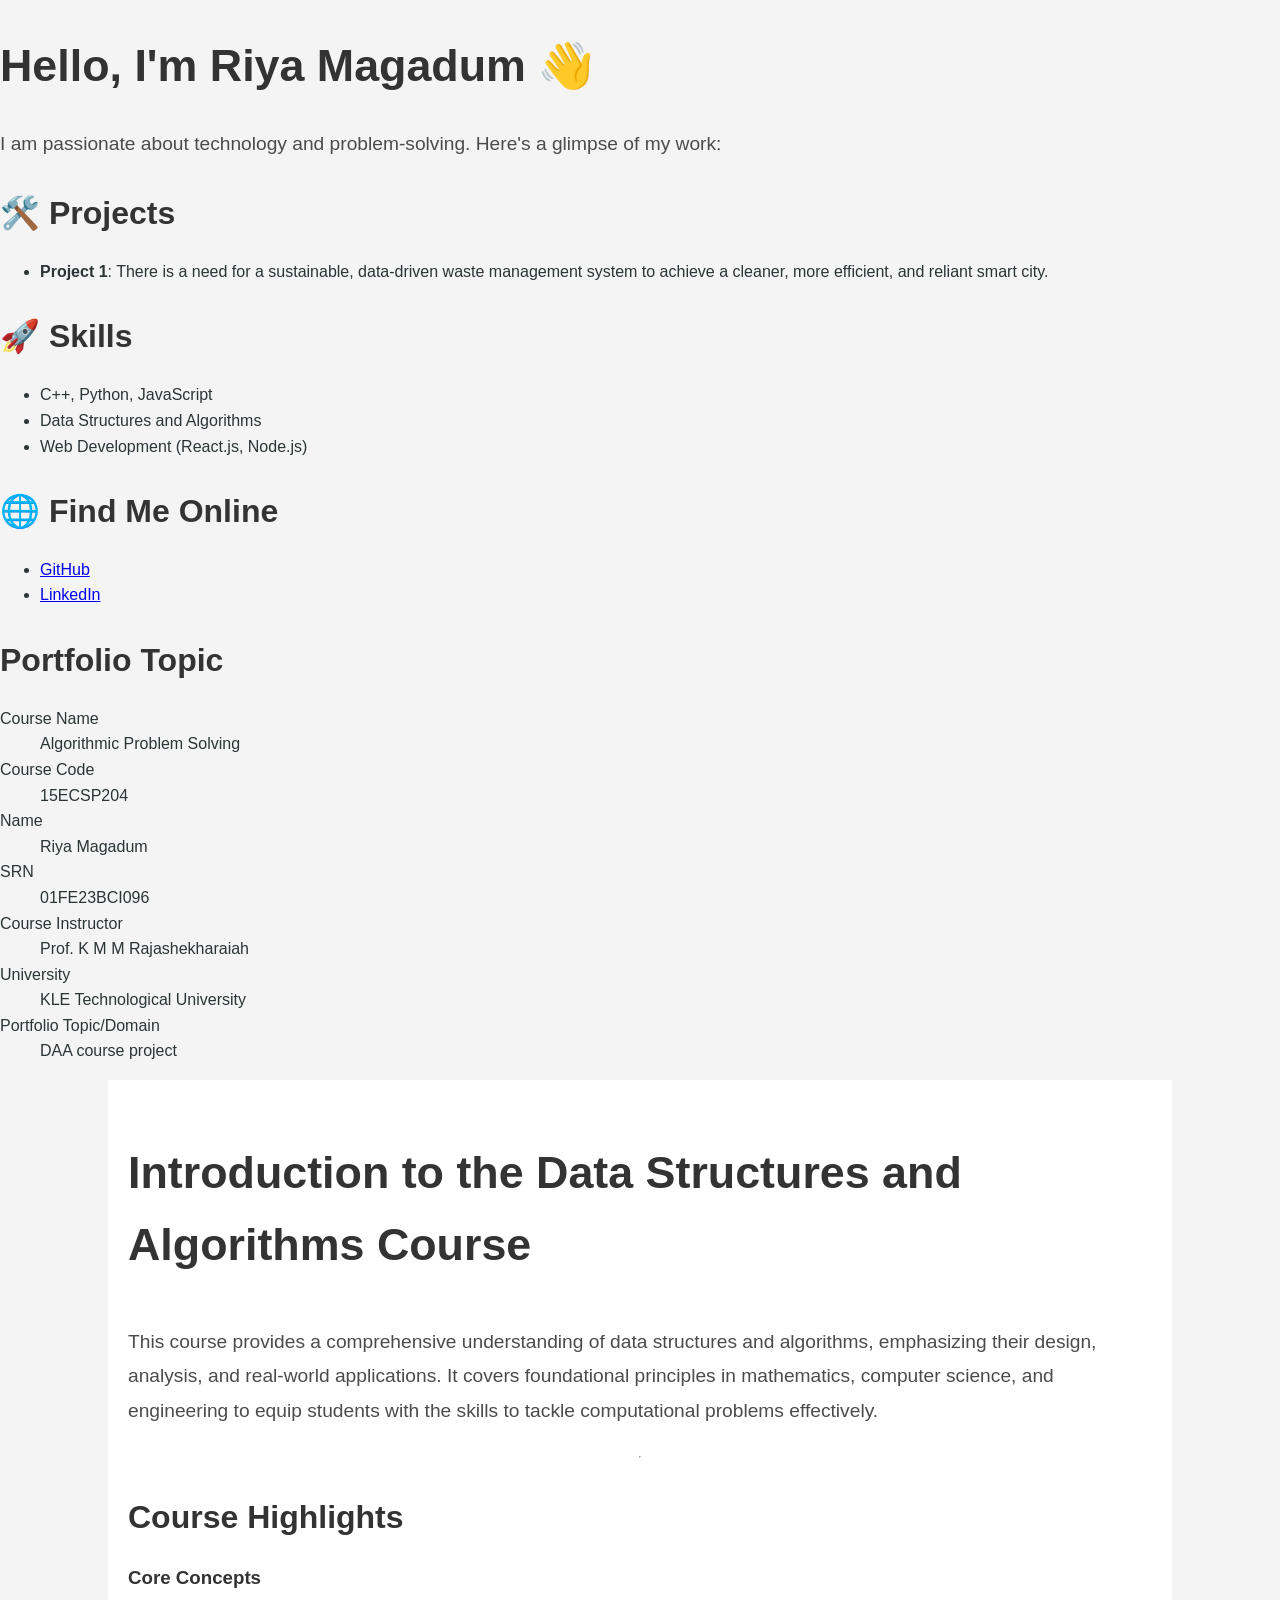
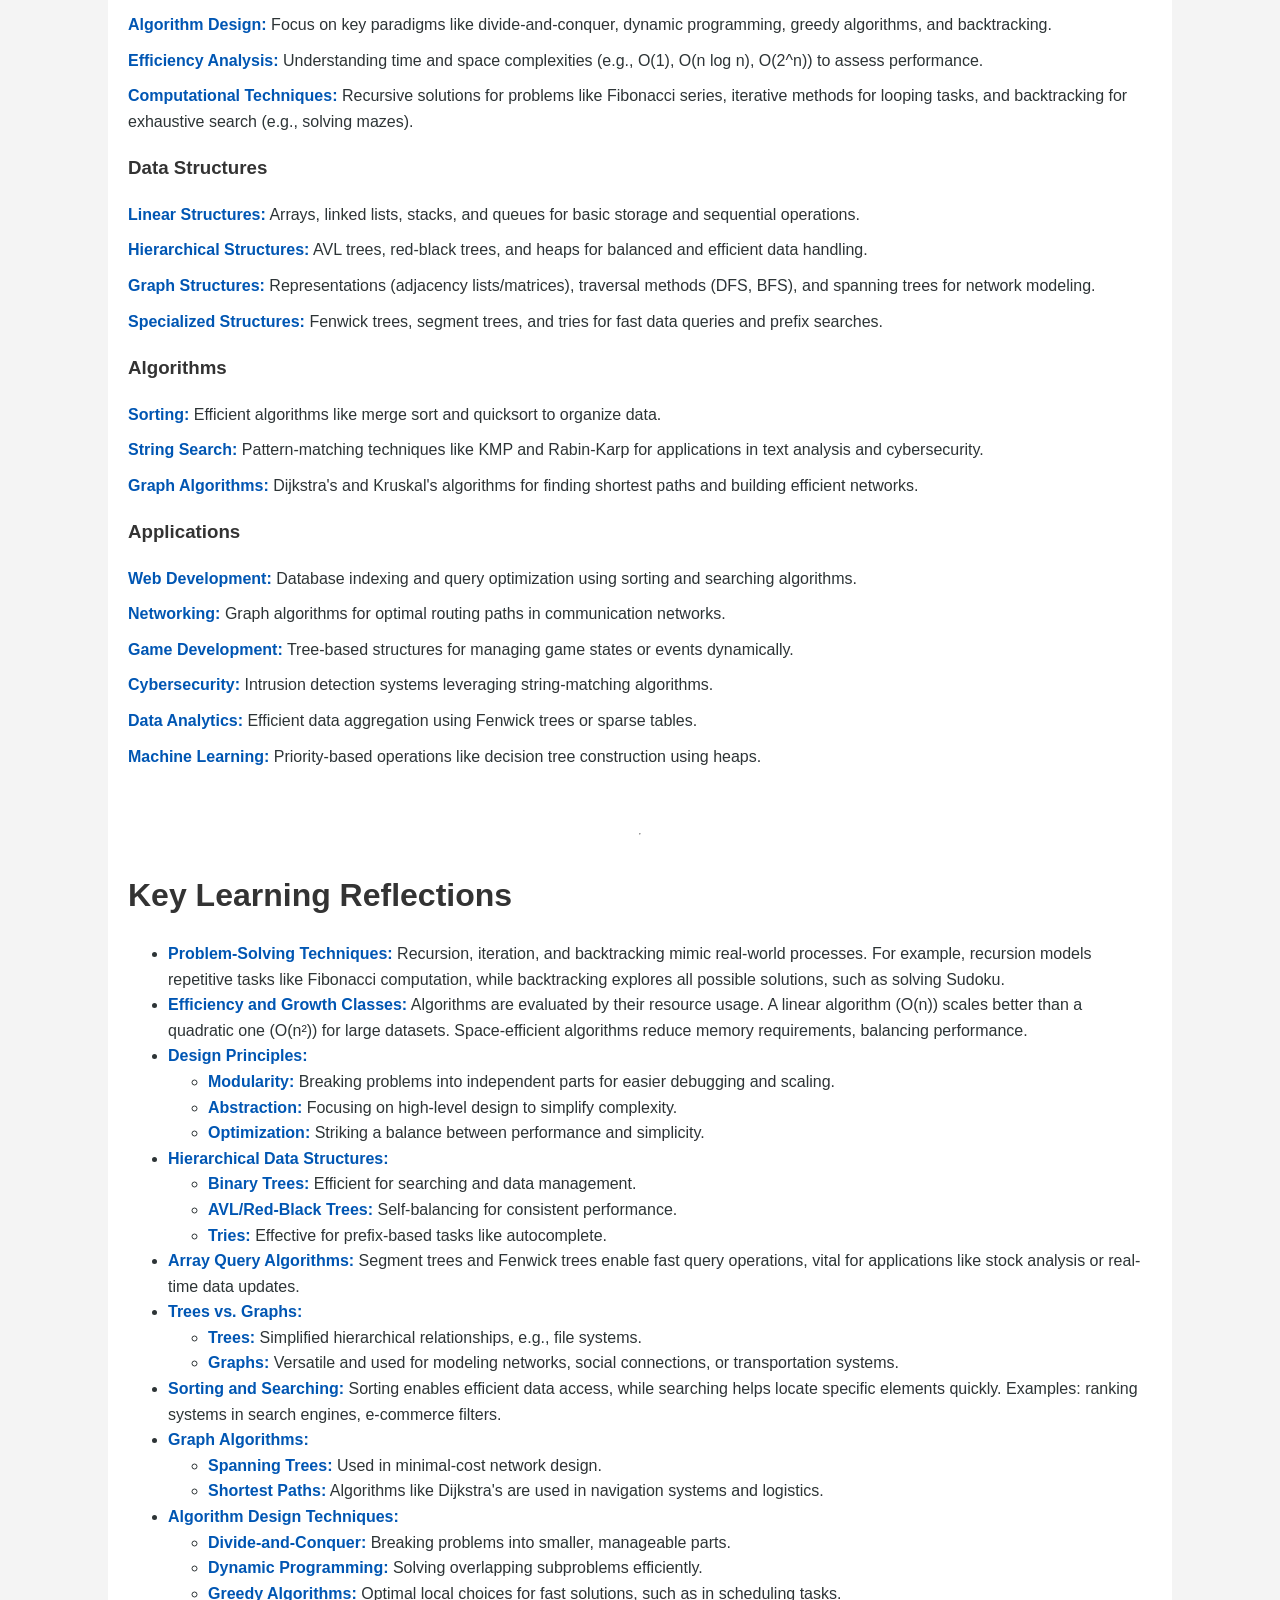
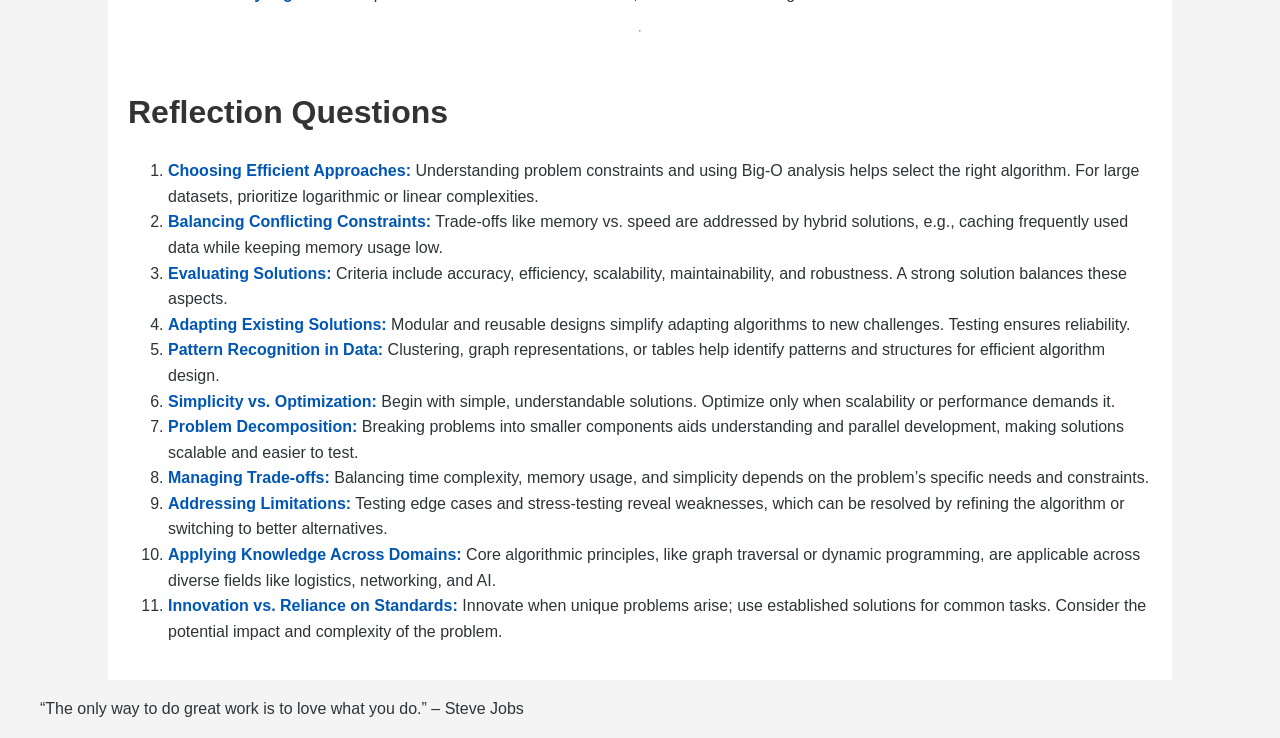
==== index.html @ 477fdd3f "Update index.html" ====
<!DOCTYPE html>
<html lang="en">
<head>
    <meta charset="UTF-8">
    <meta name="viewport" content="width=device-width, initial-scale=1.0">
    <title>Portfolio</title>
    <link rel="stylesheet" href="style.css">
    <link href="https://fonts.googleapis.com/css2?family=Poppins:wght@300;400;600&display=swap" rel="stylesheet">
</head>
<body>
    <header>
        <h1>Hello, I'm Riya Magadum 👋</h1>
        <p>I am passionate about technology and problem-solving. Here's a glimpse of my work:</p>
    </header>

    <section>
        <h2>🛠️ Projects</h2>
        <ul>
            <li><strong>Project 1</strong>: There is a need for a sustainable, data-driven waste management system to achieve a cleaner, more efficient, and reliant smart city.</li>
        </ul>

        <h2>🚀 Skills</h2>
        <ul>
            <li>C++, Python, JavaScript</li>
            <li>Data Structures and Algorithms</li>
            <li>Web Development (React.js, Node.js)</li>
        </ul>

        <h2>🌐 Find Me Online</h2>
        <ul>
            <li><a href="https://github.com/01fe23bci096" target="_blank">GitHub</a></li>
            <li><a href="https://linkedin.com/in/www.linkedin.com/in/riya-magadum-762486343" target="_blank">LinkedIn</a></li>
        </ul>

        <h2>Portfolio Topic</h2>
        <dl>
            <dt>Course Name</dt>
            <dd>Algorithmic Problem Solving</dd>

            <dt>Course Code</dt>
            <dd>15ECSP204</dd>

            <dt>Name</dt>
            <dd>Riya Magadum</dd>

            <dt>SRN</dt>
            <dd>01FE23BCI096</dd>

            <dt>Course Instructor</dt>
            <dd>Prof. K M M Rajashekharaiah</dd>

            <dt>University</dt>
            <dd>KLE Technological University</dd>

            <dt>Portfolio Topic/Domain</dt>
            <dd>DAA course project</dd>
        </dl>


        

        
<!DOCTYPE html>
<html lang="en">
<head>
    <meta charset="UTF-8">
    <meta name="viewport" content="width=device-width, initial-scale=1.0">
    <title>Course Overview</title>
    <style>
        body {
            font-family: 'Segoe UI', Tahoma, Geneva, Verdana, sans-serif;
            margin: 0;
            padding: 0;
            background-color: #e8ecef;
            color: #2d3436;
        }

        .slide {
            padding: 40px;
            text-align: center;
            background: white;
            margin: 30px auto;
            max-width: 900px;
            border-radius: 15px;
            box-shadow: 0 6px 12px rgba(0, 0, 0, 0.15);
            border-left: 10px solid #0074cc;
        }

        h1, h2 {
            color: #0056b3;
            font-weight: 600;
        }

        h1 {
            font-size: 2.8em;
            margin-bottom: 25px;
        }

        h2 {
            font-size: 2em;
            margin-bottom: 20px;
        }

        p {
            font-size: 1.2em;
            line-height: 1.8;
            color: #4b4b4b;
        }

        .highlight {
            color: #0056b3;
            font-weight: bold;
        }

        .container {
            display: flex;
            flex-direction: column;
            align-items: center;
        }

        .button {
            display: inline-block;
            margin-top: 20px;
            padding: 12px 25px;
            background-color: #0074cc;
            color: white;
            border: none;
            border-radius: 5px;
            font-size: 1.2em;
            cursor: pointer;
            transition: background 0.3s;
            text-decoration: none;
        }

        .button:hover {
            background-color: #0056b3;
        }

        .hidden {
            display: none;
        }

        .content {
            text-align: left;
            margin-top: 20px;
        }
    </style>
</head>
<body>

<!DOCTYPE html>
<html lang="en">
<head>
    <meta charset="UTF-8">
    <meta name="viewport" content="width=device-width, initial-scale=1.0">
    <title>Data Structures and Algorithms Course</title>
    <style>
        body {
            font-family: Arial, sans-serif;
            line-height: 1.6;
            margin: 0;
            padding: 0;
            background-color: #f4f4f4;
        }
        .container {
            width: 80%;
            margin: 0 auto;
            padding: 20px;
            background-color: #fff;
        }
        h1, h2, h3 {
            color: #333;
        }
        .section {
            margin-bottom: 40px;
        }
        .section ul {
            list-style-type: none;
            padding: 0;
        }
        .section li {
            margin: 10px 0;
        }
        .highlight {
            font-weight: bold;
        }
        .reflection-questions {
            margin-top: 20px;
        }
        .reflection-questions ol {
            margin-top: 10px;
        }
    </style>
</head>
<body>
    <div class="container">
        <h1>Introduction to the Data Structures and Algorithms Course</h1>
        <p>This course provides a comprehensive understanding of data structures and algorithms, emphasizing their design, analysis, and real-world applications. It covers foundational principles in mathematics, computer science, and engineering to equip students with the skills to tackle computational problems effectively.</p>
        <hr>

        <div class="section">
            <h2>Course Highlights</h2>

            <div class="core-concepts">
                <h3>Core Concepts</h3>
                <ul>
                    <li><span class="highlight">Algorithm Design:</span> Focus on key paradigms like divide-and-conquer, dynamic programming, greedy algorithms, and backtracking.</li>
                    <li><span class="highlight">Efficiency Analysis:</span> Understanding time and space complexities (e.g., O(1), O(n log n), O(2^n)) to assess performance.</li>
                    <li><span class="highlight">Computational Techniques:</span> Recursive solutions for problems like Fibonacci series, iterative methods for looping tasks, and backtracking for exhaustive search (e.g., solving mazes).</li>
                </ul>
            </div>

            <div class="data-structures">
                <h3>Data Structures</h3>
                <ul>
                    <li><span class="highlight">Linear Structures:</span> Arrays, linked lists, stacks, and queues for basic storage and sequential operations.</li>
                    <li><span class="highlight">Hierarchical Structures:</span> AVL trees, red-black trees, and heaps for balanced and efficient data handling.</li>
                    <li><span class="highlight">Graph Structures:</span> Representations (adjacency lists/matrices), traversal methods (DFS, BFS), and spanning trees for network modeling.</li>
                    <li><span class="highlight">Specialized Structures:</span> Fenwick trees, segment trees, and tries for fast data queries and prefix searches.</li>
                </ul>
            </div>

            <div class="algorithms">
                <h3>Algorithms</h3>
                <ul>
                    <li><span class="highlight">Sorting:</span> Efficient algorithms like merge sort and quicksort to organize data.</li>
                    <li><span class="highlight">String Search:</span> Pattern-matching techniques like KMP and Rabin-Karp for applications in text analysis and cybersecurity.</li>
                    <li><span class="highlight">Graph Algorithms:</span> Dijkstra's and Kruskal's algorithms for finding shortest paths and building efficient networks.</li>
                </ul>
            </div>

            <div class="applications">
                <h3>Applications</h3>
                <ul>
                    <li><span class="highlight">Web Development:</span> Database indexing and query optimization using sorting and searching algorithms.</li>
                    <li><span class="highlight">Networking:</span> Graph algorithms for optimal routing paths in communication networks.</li>
                    <li><span class="highlight">Game Development:</span> Tree-based structures for managing game states or events dynamically.</li>
                    <li><span class="highlight">Cybersecurity:</span> Intrusion detection systems leveraging string-matching algorithms.</li>
                    <li><span class="highlight">Data Analytics:</span> Efficient data aggregation using Fenwick trees or sparse tables.</li>
                    <li><span class="highlight">Machine Learning:</span> Priority-based operations like decision tree construction using heaps.</li>
                </ul>
            </div>
        </div>

        <hr>

        <div class="reflection">
            <h2>Key Learning Reflections</h2>
            <ul>
                <li><span class="highlight">Problem-Solving Techniques:</span> Recursion, iteration, and backtracking mimic real-world processes. For example, recursion models repetitive tasks like Fibonacci computation, while backtracking explores all possible solutions, such as solving Sudoku.</li>
                <li><span class="highlight">Efficiency and Growth Classes:</span> Algorithms are evaluated by their resource usage. A linear algorithm (O(n)) scales better than a quadratic one (O(n²)) for large datasets. Space-efficient algorithms reduce memory requirements, balancing performance.</li>
                <li><span class="highlight">Design Principles:</span>
                    <ul>
                        <li><span class="highlight">Modularity:</span> Breaking problems into independent parts for easier debugging and scaling.</li>
                        <li><span class="highlight">Abstraction:</span> Focusing on high-level design to simplify complexity.</li>
                        <li><span class="highlight">Optimization:</span> Striking a balance between performance and simplicity.</li>
                    </ul>
                </li>
                <li><span class="highlight">Hierarchical Data Structures:</span>
                    <ul>
                        <li><span class="highlight">Binary Trees:</span> Efficient for searching and data management.</li>
                        <li><span class="highlight">AVL/Red-Black Trees:</span> Self-balancing for consistent performance.</li>
                        <li><span class="highlight">Tries:</span> Effective for prefix-based tasks like autocomplete.</li>
                    </ul>
                </li>
                <li><span class="highlight">Array Query Algorithms:</span> Segment trees and Fenwick trees enable fast query operations, vital for applications like stock analysis or real-time data updates.</li>
                <li><span class="highlight">Trees vs. Graphs:</span>
                    <ul>
                        <li><span class="highlight">Trees:</span> Simplified hierarchical relationships, e.g., file systems.</li>
                        <li><span class="highlight">Graphs:</span> Versatile and used for modeling networks, social connections, or transportation systems.</li>
                    </ul>
                </li>
                <li><span class="highlight">Sorting and Searching:</span> Sorting enables efficient data access, while searching helps locate specific elements quickly. Examples: ranking systems in search engines, e-commerce filters.</li>
                <li><span class="highlight">Graph Algorithms:</span>
                    <ul>
                        <li><span class="highlight">Spanning Trees:</span> Used in minimal-cost network design.</li>
                        <li><span class="highlight">Shortest Paths:</span> Algorithms like Dijkstra's are used in navigation systems and logistics.</li>
                    </ul>
                </li>
                <li><span class="highlight">Algorithm Design Techniques:</span>
                    <ul>
                        <li><span class="highlight">Divide-and-Conquer:</span> Breaking problems into smaller, manageable parts.</li>
                        <li><span class="highlight">Dynamic Programming:</span> Solving overlapping subproblems efficiently.</li>
                        <li><span class="highlight">Greedy Algorithms:</span> Optimal local choices for fast solutions, such as in scheduling tasks.</li>
                    </ul>
                </li>
            </ul>
        </div>

        <hr>

        <div class="reflection-questions">
            <h2>Reflection Questions</h2>
            <ol>
                <li><span class="highlight">Choosing Efficient Approaches:</span> Understanding problem constraints and using Big-O analysis helps select the right algorithm. For large datasets, prioritize logarithmic or linear complexities.</li>
                <li><span class="highlight">Balancing Conflicting Constraints:</span> Trade-offs like memory vs. speed are addressed by hybrid solutions, e.g., caching frequently used data while keeping memory usage low.</li>
                <li><span class="highlight">Evaluating Solutions:</span> Criteria include accuracy, efficiency, scalability, maintainability, and robustness. A strong solution balances these aspects.</li>
                <li><span class="highlight">Adapting Existing Solutions:</span> Modular and reusable designs simplify adapting algorithms to new challenges. Testing ensures reliability.</li>
                <li><span class="highlight">Pattern Recognition in Data:</span> Clustering, graph representations, or tables help identify patterns and structures for efficient algorithm design.</li>
                <li><span class="highlight">Simplicity vs. Optimization:</span> Begin with simple, understandable solutions. Optimize only when scalability or performance demands it.</li>
                <li><span class="highlight">Problem Decomposition:</span> Breaking problems into smaller components aids understanding and parallel development, making solutions scalable and easier to test.</li>
                <li><span class="highlight">Managing Trade-offs:</span> Balancing time complexity, memory usage, and simplicity depends on the problem’s specific needs and constraints.</li>
                <li><span class="highlight">Addressing Limitations:</span> Testing edge cases and stress-testing reveal weaknesses, which can be resolved by refining the algorithm or switching to better alternatives.</li>
                <li><span class="highlight">Applying Knowledge Across Domains:</span> Core algorithmic principles, like graph traversal or dynamic programming, are applicable across diverse fields like logistics, networking, and AI.</li>
                <li><span class="highlight">Innovation vs. Reliance on Standards:</span> Innovate when unique problems arise; use established solutions for common tasks. Consider the potential impact and complexity of the problem.</li>
            </ol>
        </div>
    </div>
</body>
</html>





 <blockquote>“The only way to do great work is to love what you do.” – Steve Jobs</blockquote>
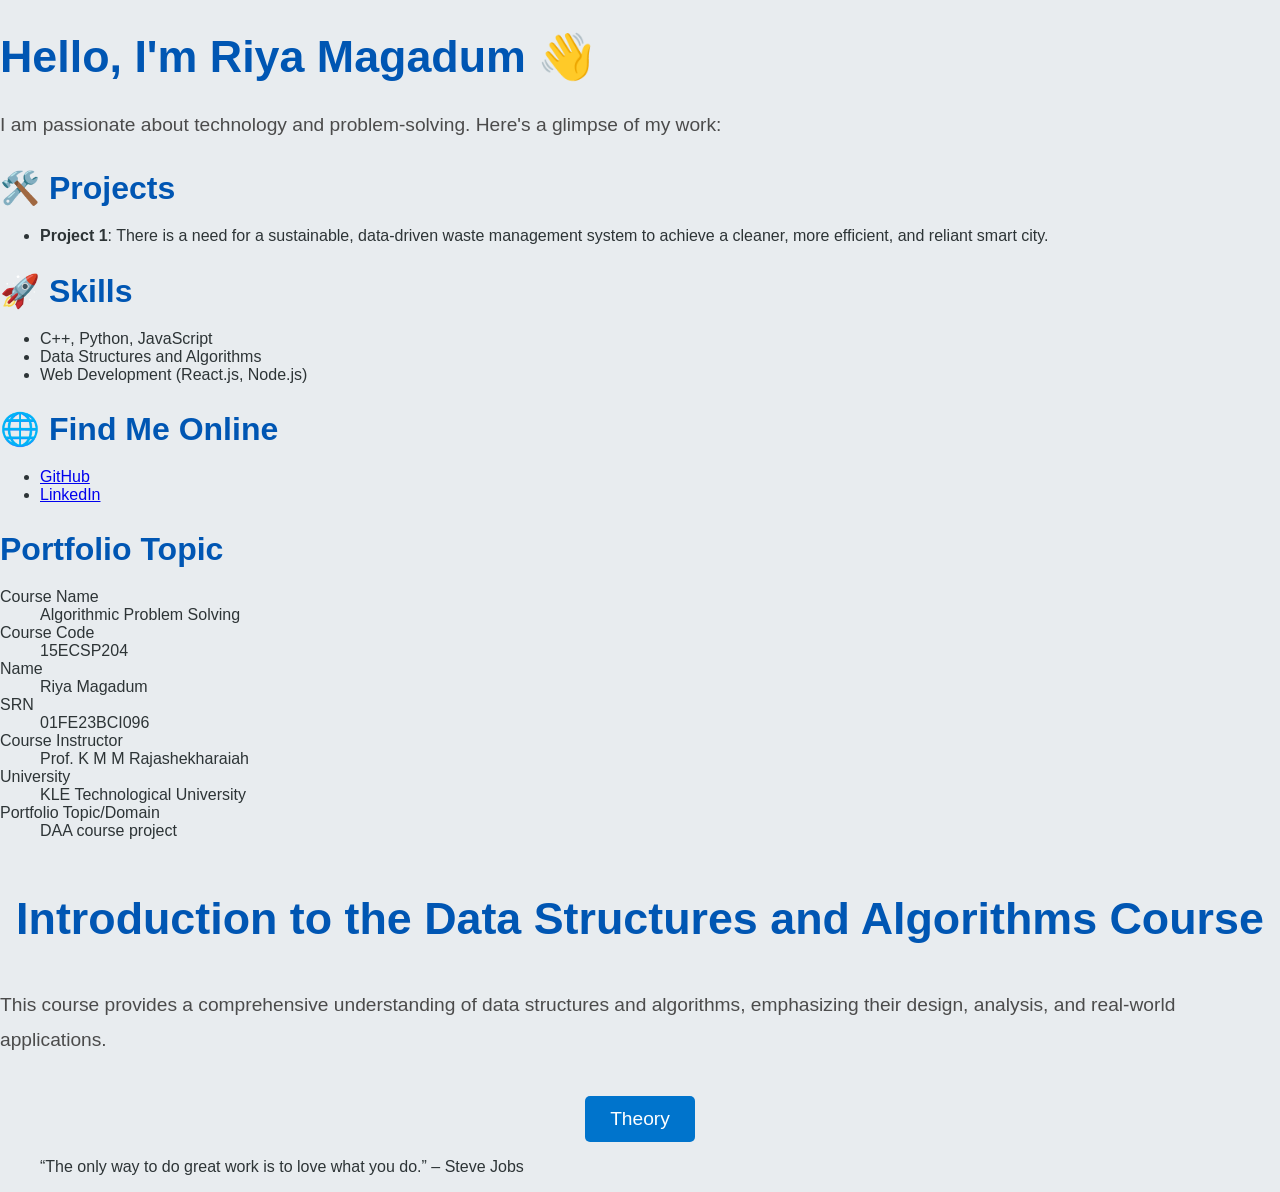
==== commit 964d1bf9: "Update index.html" ====
--- a/index.html
+++ b/index.html
@@ -145,59 +145,27 @@
             margin-top: 20px;
         }
     </style>
+    <script>
+        function toggleContent() {
+            var content = document.getElementById("course-content");
+            if (content.classList.contains("hidden")) {
+                content.classList.remove("hidden");
+            } else {
+                content.classList.add("hidden");
+            }
+        }
+    </script>
 </head>
 <body>
 
-<!DOCTYPE html>
-<html lang="en">
-<head>
-    <meta charset="UTF-8">
-    <meta name="viewport" content="width=device-width, initial-scale=1.0">
-    <title>Data Structures and Algorithms Course</title>
-    <style>
-        body {
-            font-family: Arial, sans-serif;
-            line-height: 1.6;
-            margin: 0;
-            padding: 0;
-            background-color: #f4f4f4;
-        }
-        .container {
-            width: 80%;
-            margin: 0 auto;
-            padding: 20px;
-            background-color: #fff;
-        }
-        h1, h2, h3 {
-            color: #333;
-        }
-        .section {
-            margin-bottom: 40px;
-        }
-        .section ul {
-            list-style-type: none;
-            padding: 0;
-        }
-        .section li {
-            margin: 10px 0;
-        }
-        .highlight {
-            font-weight: bold;
-        }
-        .reflection-questions {
-            margin-top: 20px;
-        }
-        .reflection-questions ol {
-            margin-top: 10px;
-        }
-    </style>
-</head>
-<body>
-    <div class="container">
-        <h1>Introduction to the Data Structures and Algorithms Course</h1>
-        <p>This course provides a comprehensive understanding of data structures and algorithms, emphasizing their design, analysis, and real-world applications. It covers foundational principles in mathematics, computer science, and engineering to equip students with the skills to tackle computational problems effectively.</p>
+<div class="container">
+    <h1>Introduction to the Data Structures and Algorithms Course</h1>
+    <p>This course provides a comprehensive understanding of data structures and algorithms, emphasizing their design, analysis, and real-world applications.</p>
+    
+    <button class="button" onclick="toggleContent()">Theory</button>
+    
+    <div id="course-content" class="hidden">
         <hr>
-
         <div class="section">
             <h2>Course Highlights</h2>
 
@@ -306,6 +274,8 @@
             </ol>
         </div>
     </div>
+</div>
+
 </body>
 </html>
 
@@ -313,4 +283,5 @@
 
 
 
+
  <blockquote>“The only way to do great work is to love what you do.” – Steve Jobs</blockquote>
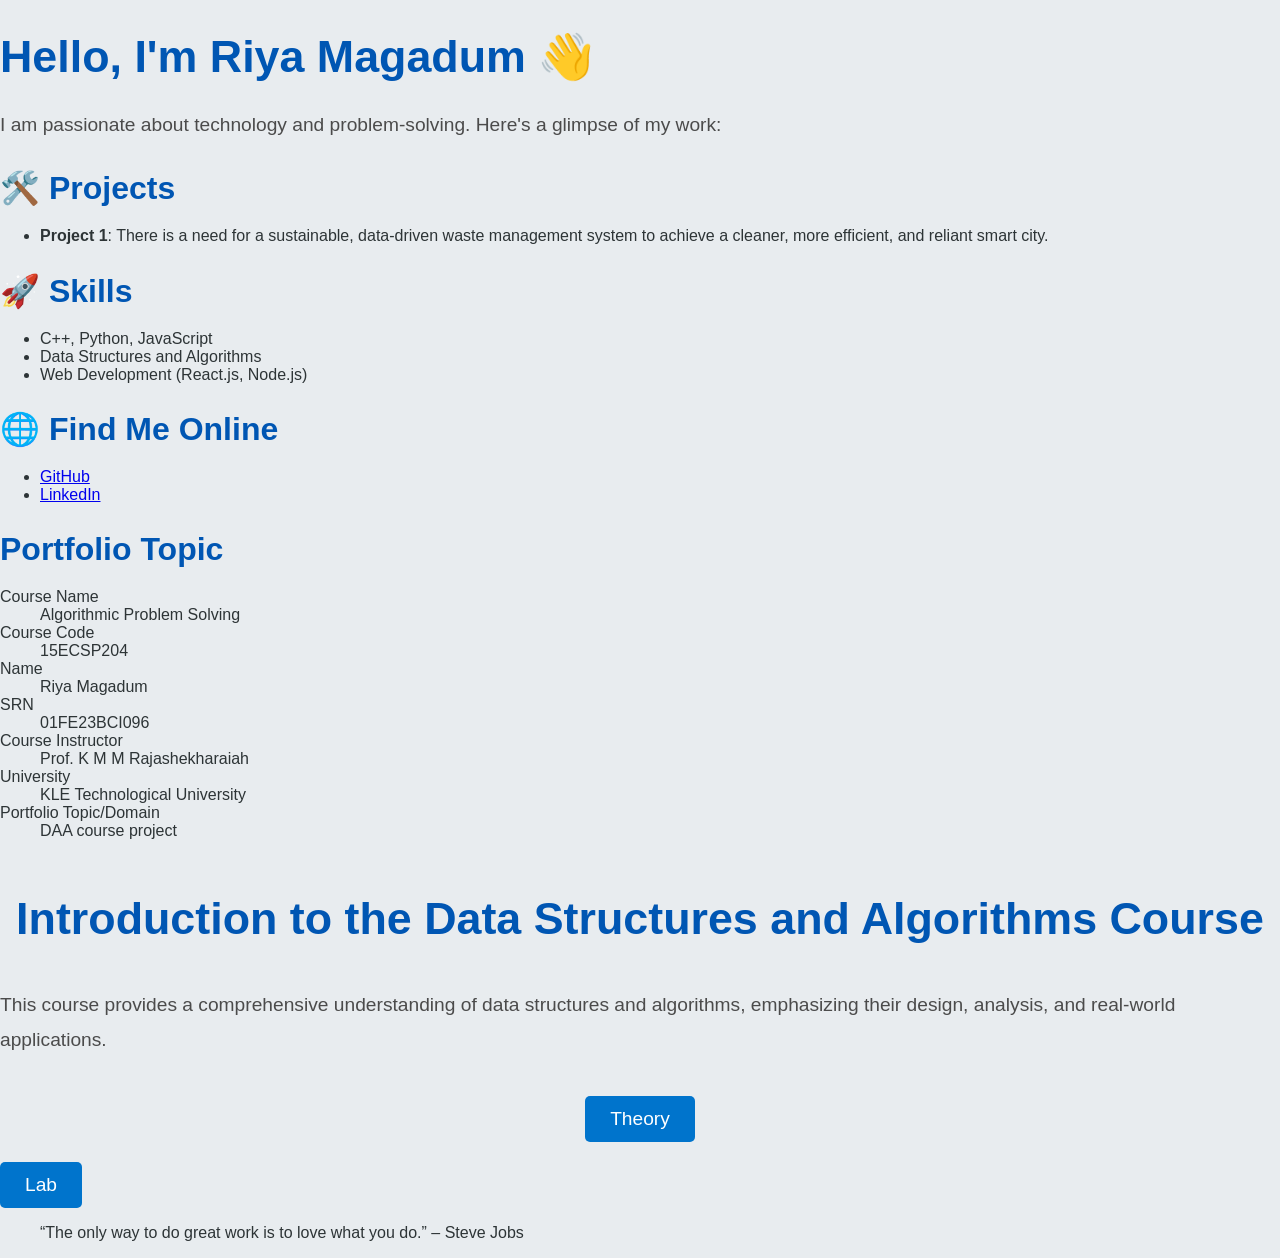
==== commit 6687012e: "Update index.html" ====
--- a/index.html
+++ b/index.html
@@ -280,6 +280,47 @@
 </html>
 
 
+<!DOCTYPE html>
+<html lang="en">
+<head>
+    <meta charset="UTF-8">
+    <meta name="viewport" content="width=device-width, initial-scale=1.0">
+    <title>Course Overview</title>
+    <style>
+        body {
+            font-family: 'Segoe UI', Tahoma, Geneva, Verdana, sans-serif;
+            margin: 0;
+            padding: 0;
+            background-color: #e8ecef;
+            color: #2d3436;
+        }
+
+        .button {
+            display: inline-block;
+            margin-top: 20px;
+            padding: 12px 25px;
+            background-color: #0074cc;
+            color: white;
+            border: none;
+            border-radius: 5px;
+            font-size: 1.2em;
+            cursor: pointer;
+            transition: background 0.3s;
+            text-decoration: none;
+        }
+
+        .button:hover {
+            background-color: #0056b3;
+        }
+    </style>
+</head>
+<body>
+
+    <!-- Link to Word Document -->
+    <a href="https://drive.google.com/file/d/1a2b3c4d5e6f7g8h9/view?usp=sharing" class="button" target="_blank">Lab</a>
+
+</body>
+</html>
 
 
 
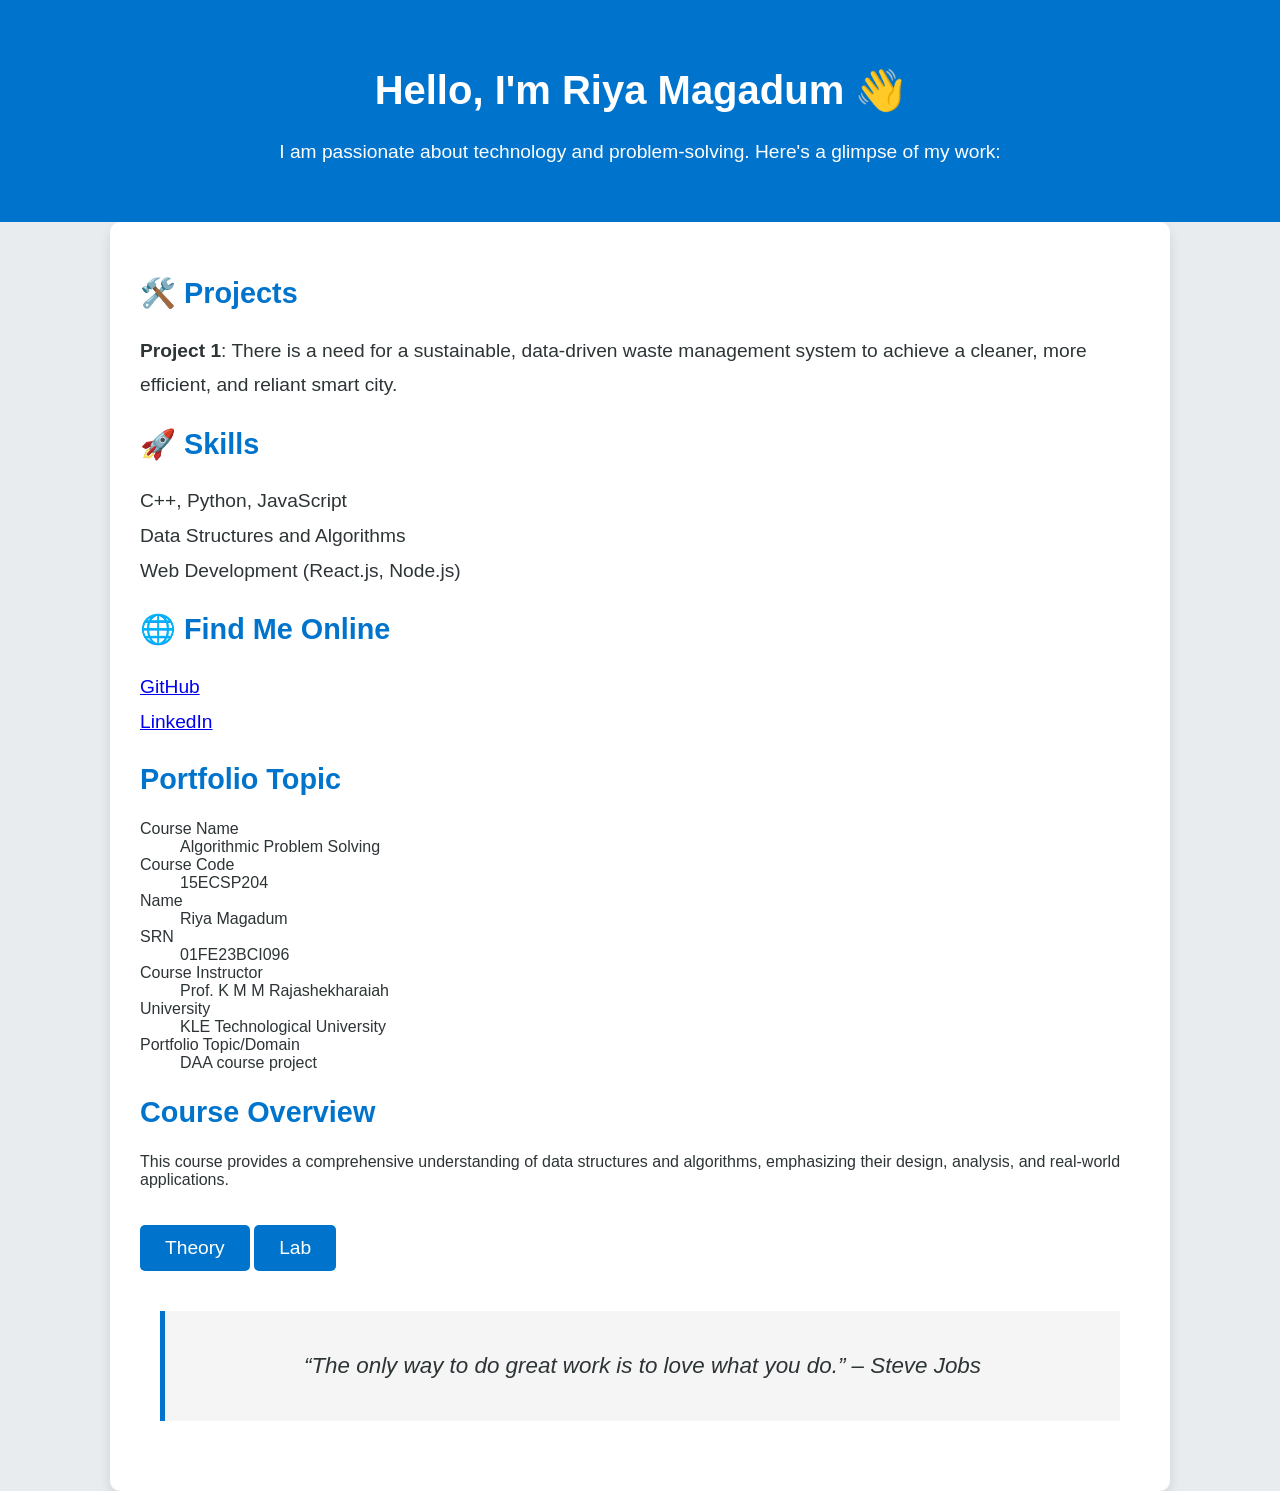
==== commit 474c3418: "Update index.html" ====
--- a/index.html
+++ b/index.html
@@ -4,118 +4,53 @@
     <meta charset="UTF-8">
     <meta name="viewport" content="width=device-width, initial-scale=1.0">
     <title>Portfolio</title>
-    <link rel="stylesheet" href="style.css">
     <link href="https://fonts.googleapis.com/css2?family=Poppins:wght@300;400;600&display=swap" rel="stylesheet">
-</head>
-<body>
-    <header>
-        <h1>Hello, I'm Riya Magadum 👋</h1>
-        <p>I am passionate about technology and problem-solving. Here's a glimpse of my work:</p>
-    </header>
-
-    <section>
-        <h2>🛠️ Projects</h2>
-        <ul>
-            <li><strong>Project 1</strong>: There is a need for a sustainable, data-driven waste management system to achieve a cleaner, more efficient, and reliant smart city.</li>
-        </ul>
-
-        <h2>🚀 Skills</h2>
-        <ul>
-            <li>C++, Python, JavaScript</li>
-            <li>Data Structures and Algorithms</li>
-            <li>Web Development (React.js, Node.js)</li>
-        </ul>
-
-        <h2>🌐 Find Me Online</h2>
-        <ul>
-            <li><a href="https://github.com/01fe23bci096" target="_blank">GitHub</a></li>
-            <li><a href="https://linkedin.com/in/www.linkedin.com/in/riya-magadum-762486343" target="_blank">LinkedIn</a></li>
-        </ul>
-
-        <h2>Portfolio Topic</h2>
-        <dl>
-            <dt>Course Name</dt>
-            <dd>Algorithmic Problem Solving</dd>
-
-            <dt>Course Code</dt>
-            <dd>15ECSP204</dd>
-
-            <dt>Name</dt>
-            <dd>Riya Magadum</dd>
-
-            <dt>SRN</dt>
-            <dd>01FE23BCI096</dd>
-
-            <dt>Course Instructor</dt>
-            <dd>Prof. K M M Rajashekharaiah</dd>
-
-            <dt>University</dt>
-            <dd>KLE Technological University</dd>
-
-            <dt>Portfolio Topic/Domain</dt>
-            <dd>DAA course project</dd>
-        </dl>
-
-
-        
-
-        
-<!DOCTYPE html>
-<html lang="en">
-<head>
-    <meta charset="UTF-8">
-    <meta name="viewport" content="width=device-width, initial-scale=1.0">
-    <title>Course Overview</title>
     <style>
         body {
-            font-family: 'Segoe UI', Tahoma, Geneva, Verdana, sans-serif;
+            font-family: 'Poppins', sans-serif;
             margin: 0;
             padding: 0;
             background-color: #e8ecef;
             color: #2d3436;
         }
 
-        .slide {
-            padding: 40px;
+        header {
             text-align: center;
-            background: white;
-            margin: 30px auto;
-            max-width: 900px;
-            border-radius: 15px;
-            box-shadow: 0 6px 12px rgba(0, 0, 0, 0.15);
-            border-left: 10px solid #0074cc;
+            padding: 40px 20px;
+            background-color: #0074cc;
+            color: white;
         }
 
-        h1, h2 {
-            color: #0056b3;
-            font-weight: 600;
+        header h1 {
+            font-size: 2.5em;
         }
 
-        h1 {
-            font-size: 2.8em;
-            margin-bottom: 25px;
+        header p {
+            font-size: 1.2em;
+        }
+
+        section {
+            padding: 30px;
+            max-width: 1000px;
+            margin: 0 auto;
+            background-color: white;
+            border-radius: 10px;
+            box-shadow: 0 6px 12px rgba(0, 0, 0, 0.1);
         }
 
         h2 {
-            font-size: 2em;
-            margin-bottom: 20px;
+            color: #0074cc;
+            font-size: 1.8em;
         }
 
-        p {
+        ul {
+            list-style-type: none;
+            padding: 0;
+        }
+
+        li {
             font-size: 1.2em;
             line-height: 1.8;
-            color: #4b4b4b;
-        }
-
-        .highlight {
-            color: #0056b3;
-            font-weight: bold;
-        }
-
-        .container {
-            display: flex;
-            flex-direction: column;
-            align-items: center;
         }
 
         .button {
@@ -136,193 +71,115 @@
             background-color: #0056b3;
         }
 
-        .hidden {
-            display: none;
+        .quote {
+            margin: 40px 20px;
+            padding: 20px;
+            font-size: 1.4em;
+            font-style: italic;
+            background-color: #f5f5f5;
+            border-left: 5px solid #0074cc;
+            text-align: center;
         }
 
-        .content {
-            text-align: left;
-            margin-top: 20px;
-        }
-    </style>
-    <script>
-        function toggleContent() {
-            var content = document.getElementById("course-content");
-            if (content.classList.contains("hidden")) {
-                content.classList.remove("hidden");
-            } else {
-                content.classList.add("hidden");
-            }
-        }
-    </script>
-</head>
-<body>
-
-<div class="container">
-    <h1>Introduction to the Data Structures and Algorithms Course</h1>
-    <p>This course provides a comprehensive understanding of data structures and algorithms, emphasizing their design, analysis, and real-world applications.</p>
-    
-    <button class="button" onclick="toggleContent()">Theory</button>
-    
-    <div id="course-content" class="hidden">
-        <hr>
-        <div class="section">
-            <h2>Course Highlights</h2>
-
-            <div class="core-concepts">
-                <h3>Core Concepts</h3>
-                <ul>
-                    <li><span class="highlight">Algorithm Design:</span> Focus on key paradigms like divide-and-conquer, dynamic programming, greedy algorithms, and backtracking.</li>
-                    <li><span class="highlight">Efficiency Analysis:</span> Understanding time and space complexities (e.g., O(1), O(n log n), O(2^n)) to assess performance.</li>
-                    <li><span class="highlight">Computational Techniques:</span> Recursive solutions for problems like Fibonacci series, iterative methods for looping tasks, and backtracking for exhaustive search (e.g., solving mazes).</li>
-                </ul>
-            </div>
-
-            <div class="data-structures">
-                <h3>Data Structures</h3>
-                <ul>
-                    <li><span class="highlight">Linear Structures:</span> Arrays, linked lists, stacks, and queues for basic storage and sequential operations.</li>
-                    <li><span class="highlight">Hierarchical Structures:</span> AVL trees, red-black trees, and heaps for balanced and efficient data handling.</li>
-                    <li><span class="highlight">Graph Structures:</span> Representations (adjacency lists/matrices), traversal methods (DFS, BFS), and spanning trees for network modeling.</li>
-                    <li><span class="highlight">Specialized Structures:</span> Fenwick trees, segment trees, and tries for fast data queries and prefix searches.</li>
-                </ul>
-            </div>
-
-            <div class="algorithms">
-                <h3>Algorithms</h3>
-                <ul>
-                    <li><span class="highlight">Sorting:</span> Efficient algorithms like merge sort and quicksort to organize data.</li>
-                    <li><span class="highlight">String Search:</span> Pattern-matching techniques like KMP and Rabin-Karp for applications in text analysis and cybersecurity.</li>
-                    <li><span class="highlight">Graph Algorithms:</span> Dijkstra's and Kruskal's algorithms for finding shortest paths and building efficient networks.</li>
-                </ul>
-            </div>
-
-            <div class="applications">
-                <h3>Applications</h3>
-                <ul>
-                    <li><span class="highlight">Web Development:</span> Database indexing and query optimization using sorting and searching algorithms.</li>
-                    <li><span class="highlight">Networking:</span> Graph algorithms for optimal routing paths in communication networks.</li>
-                    <li><span class="highlight">Game Development:</span> Tree-based structures for managing game states or events dynamically.</li>
-                    <li><span class="highlight">Cybersecurity:</span> Intrusion detection systems leveraging string-matching algorithms.</li>
-                    <li><span class="highlight">Data Analytics:</span> Efficient data aggregation using Fenwick trees or sparse tables.</li>
-                    <li><span class="highlight">Machine Learning:</span> Priority-based operations like decision tree construction using heaps.</li>
-                </ul>
-            </div>
-        </div>
-
-        <hr>
-
-        <div class="reflection">
-            <h2>Key Learning Reflections</h2>
-            <ul>
-                <li><span class="highlight">Problem-Solving Techniques:</span> Recursion, iteration, and backtracking mimic real-world processes. For example, recursion models repetitive tasks like Fibonacci computation, while backtracking explores all possible solutions, such as solving Sudoku.</li>
-                <li><span class="highlight">Efficiency and Growth Classes:</span> Algorithms are evaluated by their resource usage. A linear algorithm (O(n)) scales better than a quadratic one (O(n²)) for large datasets. Space-efficient algorithms reduce memory requirements, balancing performance.</li>
-                <li><span class="highlight">Design Principles:</span>
-                    <ul>
-                        <li><span class="highlight">Modularity:</span> Breaking problems into independent parts for easier debugging and scaling.</li>
-                        <li><span class="highlight">Abstraction:</span> Focusing on high-level design to simplify complexity.</li>
-                        <li><span class="highlight">Optimization:</span> Striking a balance between performance and simplicity.</li>
-                    </ul>
-                </li>
-                <li><span class="highlight">Hierarchical Data Structures:</span>
-                    <ul>
-                        <li><span class="highlight">Binary Trees:</span> Efficient for searching and data management.</li>
-                        <li><span class="highlight">AVL/Red-Black Trees:</span> Self-balancing for consistent performance.</li>
-                        <li><span class="highlight">Tries:</span> Effective for prefix-based tasks like autocomplete.</li>
-                    </ul>
-                </li>
-                <li><span class="highlight">Array Query Algorithms:</span> Segment trees and Fenwick trees enable fast query operations, vital for applications like stock analysis or real-time data updates.</li>
-                <li><span class="highlight">Trees vs. Graphs:</span>
-                    <ul>
-                        <li><span class="highlight">Trees:</span> Simplified hierarchical relationships, e.g., file systems.</li>
-                        <li><span class="highlight">Graphs:</span> Versatile and used for modeling networks, social connections, or transportation systems.</li>
-                    </ul>
-                </li>
-                <li><span class="highlight">Sorting and Searching:</span> Sorting enables efficient data access, while searching helps locate specific elements quickly. Examples: ranking systems in search engines, e-commerce filters.</li>
-                <li><span class="highlight">Graph Algorithms:</span>
-                    <ul>
-                        <li><span class="highlight">Spanning Trees:</span> Used in minimal-cost network design.</li>
-                        <li><span class="highlight">Shortest Paths:</span> Algorithms like Dijkstra's are used in navigation systems and logistics.</li>
-                    </ul>
-                </li>
-                <li><span class="highlight">Algorithm Design Techniques:</span>
-                    <ul>
-                        <li><span class="highlight">Divide-and-Conquer:</span> Breaking problems into smaller, manageable parts.</li>
-                        <li><span class="highlight">Dynamic Programming:</span> Solving overlapping subproblems efficiently.</li>
-                        <li><span class="highlight">Greedy Algorithms:</span> Optimal local choices for fast solutions, such as in scheduling tasks.</li>
-                    </ul>
-                </li>
-            </ul>
-        </div>
-
-        <hr>
-
-        <div class="reflection-questions">
-            <h2>Reflection Questions</h2>
-            <ol>
-                <li><span class="highlight">Choosing Efficient Approaches:</span> Understanding problem constraints and using Big-O analysis helps select the right algorithm. For large datasets, prioritize logarithmic or linear complexities.</li>
-                <li><span class="highlight">Balancing Conflicting Constraints:</span> Trade-offs like memory vs. speed are addressed by hybrid solutions, e.g., caching frequently used data while keeping memory usage low.</li>
-                <li><span class="highlight">Evaluating Solutions:</span> Criteria include accuracy, efficiency, scalability, maintainability, and robustness. A strong solution balances these aspects.</li>
-                <li><span class="highlight">Adapting Existing Solutions:</span> Modular and reusable designs simplify adapting algorithms to new challenges. Testing ensures reliability.</li>
-                <li><span class="highlight">Pattern Recognition in Data:</span> Clustering, graph representations, or tables help identify patterns and structures for efficient algorithm design.</li>
-                <li><span class="highlight">Simplicity vs. Optimization:</span> Begin with simple, understandable solutions. Optimize only when scalability or performance demands it.</li>
-                <li><span class="highlight">Problem Decomposition:</span> Breaking problems into smaller components aids understanding and parallel development, making solutions scalable and easier to test.</li>
-                <li><span class="highlight">Managing Trade-offs:</span> Balancing time complexity, memory usage, and simplicity depends on the problem’s specific needs and constraints.</li>
-                <li><span class="highlight">Addressing Limitations:</span> Testing edge cases and stress-testing reveal weaknesses, which can be resolved by refining the algorithm or switching to better alternatives.</li>
-                <li><span class="highlight">Applying Knowledge Across Domains:</span> Core algorithmic principles, like graph traversal or dynamic programming, are applicable across diverse fields like logistics, networking, and AI.</li>
-                <li><span class="highlight">Innovation vs. Reliance on Standards:</span> Innovate when unique problems arise; use established solutions for common tasks. Consider the potential impact and complexity of the problem.</li>
-            </ol>
-        </div>
-    </div>
-</div>
-
-</body>
-</html>
-
-
-<!DOCTYPE html>
-<html lang="en">
-<head>
-    <meta charset="UTF-8">
-    <meta name="viewport" content="width=device-width, initial-scale=1.0">
-    <title>Course Overview</title>
-    <style>
-        body {
-            font-family: 'Segoe UI', Tahoma, Geneva, Verdana, sans-serif;
-            margin: 0;
-            padding: 0;
-            background-color: #e8ecef;
-            color: #2d3436;
+        .course-content {
+            display: none;
+            margin-top: 30px;
         }
 
-        .button {
-            display: inline-block;
-            margin-top: 20px;
-            padding: 12px 25px;
-            background-color: #0074cc;
-            color: white;
-            border: none;
-            border-radius: 5px;
-            font-size: 1.2em;
-            cursor: pointer;
-            transition: background 0.3s;
-            text-decoration: none;
+        .highlight {
+            font-weight: bold;
+            color: #0074cc;
         }
-
-        .button:hover {
-            background-color: #0056b3;
-        }
+        
     </style>
 </head>
 <body>
 
-    <!-- Link to Word Document -->
-    <a href="https://drive.google.com/file/d/1a2b3c4d5e6f7g8h9/view?usp=sharing" class="button" target="_blank">Lab</a>
+<header>
+    <h1>Hello, I'm Riya Magadum 👋</h1>
+    <p>I am passionate about technology and problem-solving. Here's a glimpse of my work:</p>
+</header>
+
+<section>
+    <h2>🛠️ Projects</h2>
+    <ul>
+        <li><strong>Project 1</strong>: There is a need for a sustainable, data-driven waste management system to achieve a cleaner, more efficient, and reliant smart city.</li>
+    </ul>
+
+    <h2>🚀 Skills</h2>
+    <ul>
+        <li>C++, Python, JavaScript</li>
+        <li>Data Structures and Algorithms</li>
+        <li>Web Development (React.js, Node.js)</li>
+    </ul>
+
+    <h2>🌐 Find Me Online</h2>
+    <ul>
+        <li><a href="https://github.com/01fe23bci096" target="_blank">GitHub</a></li>
+        <li><a href="https://linkedin.com/in/www.linkedin.com/in/riya-magadum-762486343" target="_blank">LinkedIn</a></li>
+    </ul>
+
+    <h2>Portfolio Topic</h2>
+    <dl>
+        <dt>Course Name</dt>
+        <dd>Algorithmic Problem Solving</dd>
+
+        <dt>Course Code</dt>
+        <dd>15ECSP204</dd>
+
+        <dt>Name</dt>
+        <dd>Riya Magadum</dd>
+
+        <dt>SRN</dt>
+        <dd>01FE23BCI096</dd>
+
+        <dt>Course Instructor</dt>
+        <dd>Prof. K M M Rajashekharaiah</dd>
+
+        <dt>University</dt>
+        <dd>KLE Technological University</dd>
+
+        <dt>Portfolio Topic/Domain</dt>
+        <dd>DAA course project</dd>
+    </dl>
+
+    <h2>Course Overview</h2>
+    <p>This course provides a comprehensive understanding of data structures and algorithms, emphasizing their design, analysis, and real-world applications.</p>
+
+    <button class="button" onclick="toggleContent()">Theory</button>
+    <div id="course-content" class="course-content">
+        <h3>Course Highlights</h3>
+        <ul>
+            <li><span class="highlight">Algorithm Design:</span> Focus on key paradigms like divide-and-conquer, dynamic programming, greedy algorithms, and backtracking.</li>
+            <li><span class="highlight">Efficiency Analysis:</span> Understanding time and space complexities (e.g., O(1), O(n log n), O(2^n)) to assess performance.</li>
+            <li><span class="highlight">Computational Techniques:</span> Recursive solutions for problems like Fibonacci series, iterative methods for looping tasks, and backtracking for exhaustive search (e.g., solving mazes).</li>
+        </ul>
+
+        <h3>Data Structures</h3>
+        <ul>
+            <li><span class="highlight">Linear Structures:</span> Arrays, linked lists, stacks, and queues for basic storage and sequential operations.</li>
+            <li><span class="highlight">Hierarchical Structures:</span> AVL trees, red-black trees, and heaps for balanced and efficient data handling.</li>
+            <li><span class="highlight">Graph Structures:</span> Representations (adjacency lists/matrices), traversal methods (DFS, BFS), and spanning trees for network modeling.</li>
+        </ul>
+    </div>
+
+    <button class="button" onclick="window.open('https://drive.google.com/file/d/1a2b3c4d5e6f7g8h9/view?usp=sharing', '_blank')">Lab</button>
+
+    <div class="quote">
+        <blockquote>“The only way to do great work is to love what you do.” – Steve Jobs</blockquote>
+    </div>
+</section>
+
+<script>
+    function toggleContent() {
+        var content = document.getElementById("course-content");
+        if (content.style.display === "none" || content.style.display === "") {
+            content.style.display = "block";
+        } else {
+            content.style.display = "none";
+        }
+    }
+</script>
 
 </body>
 </html>
-
-
-
-
- <blockquote>“The only way to do great work is to love what you do.” – Steve Jobs</blockquote>
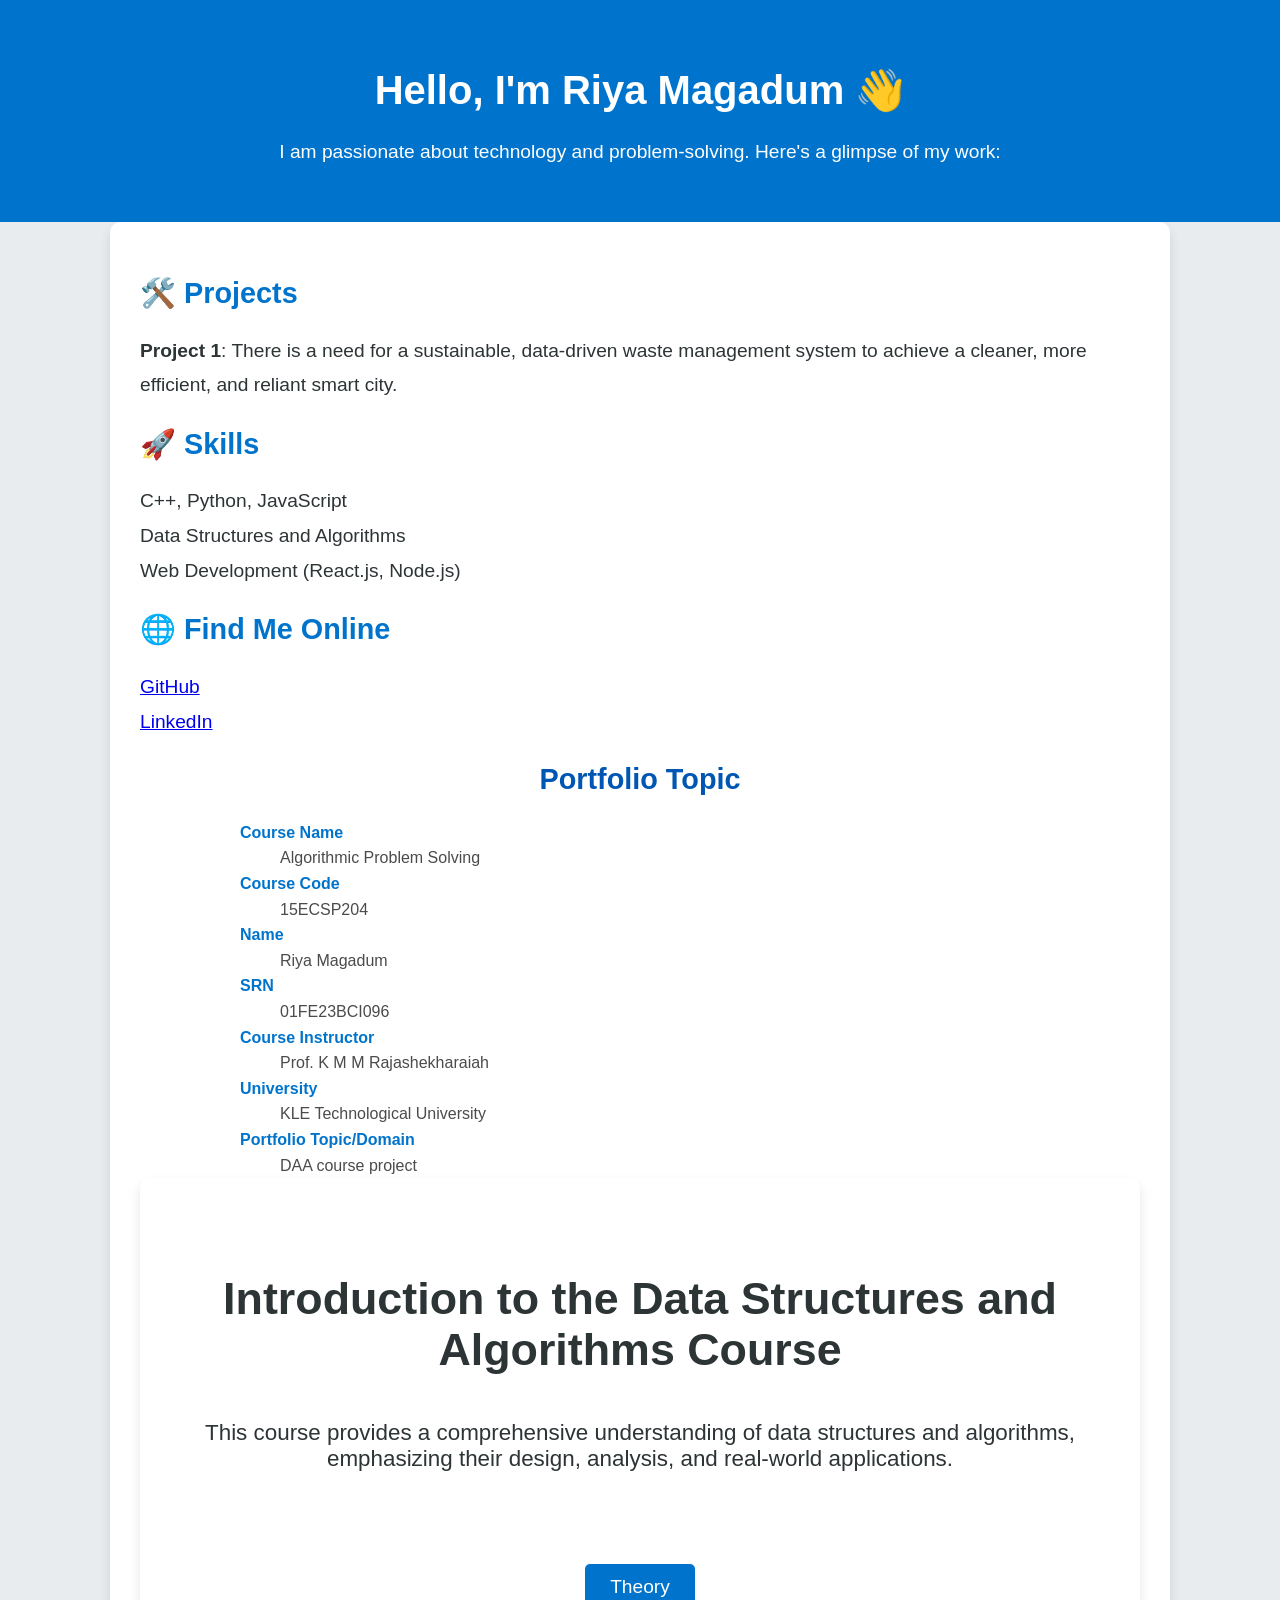
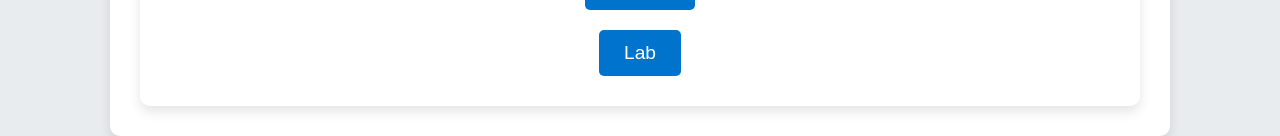
==== commit 83411df1: "Update index.html" ====
--- a/index.html
+++ b/index.html
@@ -90,7 +90,46 @@
             font-weight: bold;
             color: #0074cc;
         }
-        
+
+        /* Centered content styles */
+        .container {
+            display: flex;
+            flex-direction: column;
+            align-items: center;
+            text-align: center;
+        }
+
+        .intro-container {
+            max-width: 900px;
+            text-align: center;
+            padding: 20px;
+            margin: 0 auto;
+        }
+
+        .intro-container h1 {
+            font-size: 2.8em;
+        }
+
+        .intro-container p {
+            font-size: 1.4em;
+        }
+
+        .buttons-container {
+            display: flex;
+            flex-direction: column;
+            align-items: center;
+            margin-top: 30px;
+        }
+
+        .hidden {
+            display: none;
+        }
+
+        .content {
+            text-align: left;
+            margin-top: 20px;
+        }
+
     </style>
 </head>
 <body>
@@ -119,54 +158,118 @@
         <li><a href="https://linkedin.com/in/www.linkedin.com/in/riya-magadum-762486343" target="_blank">LinkedIn</a></li>
     </ul>
 
-    <h2>Portfolio Topic</h2>
-    <dl>
-        <dt>Course Name</dt>
-        <dd>Algorithmic Problem Solving</dd>
-
-        <dt>Course Code</dt>
-        <dd>15ECSP204</dd>
-
-        <dt>Name</dt>
-        <dd>Riya Magadum</dd>
-
-        <dt>SRN</dt>
-        <dd>01FE23BCI096</dd>
-
-        <dt>Course Instructor</dt>
-        <dd>Prof. K M M Rajashekharaiah</dd>
-
-        <dt>University</dt>
-        <dd>KLE Technological University</dd>
-
-        <dt>Portfolio Topic/Domain</dt>
-        <dd>DAA course project</dd>
-    </dl>
-
-    <h2>Course Overview</h2>
-    <p>This course provides a comprehensive understanding of data structures and algorithms, emphasizing their design, analysis, and real-world applications.</p>
-
-    <button class="button" onclick="toggleContent()">Theory</button>
-    <div id="course-content" class="course-content">
-        <h3>Course Highlights</h3>
-        <ul>
-            <li><span class="highlight">Algorithm Design:</span> Focus on key paradigms like divide-and-conquer, dynamic programming, greedy algorithms, and backtracking.</li>
-            <li><span class="highlight">Efficiency Analysis:</span> Understanding time and space complexities (e.g., O(1), O(n log n), O(2^n)) to assess performance.</li>
-            <li><span class="highlight">Computational Techniques:</span> Recursive solutions for problems like Fibonacci series, iterative methods for looping tasks, and backtracking for exhaustive search (e.g., solving mazes).</li>
-        </ul>
-
-        <h3>Data Structures</h3>
-        <ul>
-            <li><span class="highlight">Linear Structures:</span> Arrays, linked lists, stacks, and queues for basic storage and sequential operations.</li>
-            <li><span class="highlight">Hierarchical Structures:</span> AVL trees, red-black trees, and heaps for balanced and efficient data handling.</li>
-            <li><span class="highlight">Graph Structures:</span> Representations (adjacency lists/matrices), traversal methods (DFS, BFS), and spanning trees for network modeling.</li>
-        </ul>
-    </div>
-
-    <button class="button" onclick="window.open('https://drive.google.com/file/d/1a2b3c4d5e6f7g8h9/view?usp=sharing', '_blank')">Lab</button>
-
-    <div class="quote">
-        <blockquote>“The only way to do great work is to love what you do.” – Steve Jobs</blockquote>
+    <h2 style="text-align: center; color: #0056b3;">Portfolio Topic</h2>
+<dl style="max-width: 800px; margin: 0 auto; font-family: 'Segoe UI', Tahoma, Geneva, Verdana, sans-serif; line-height: 1.6;">
+    <dt style="font-weight: 600; color: #0074cc;">Course Name</dt>
+    <dd style="font-weight: 400; color: #4b4b4b;">Algorithmic Problem Solving</dd>
+
+    <dt style="font-weight: 600; color: #0074cc;">Course Code</dt>
+    <dd style="font-weight: 400; color: #4b4b4b;">15ECSP204</dd>
+
+    <dt style="font-weight: 600; color: #0074cc;">Name</dt>
+    <dd style="font-weight: 400; color: #4b4b4b;">Riya Magadum</dd>
+
+    <dt style="font-weight: 600; color: #0074cc;">SRN</dt>
+    <dd style="font-weight: 400; color: #4b4b4b;">01FE23BCI096</dd>
+
+    <dt style="font-weight: 600; color: #0074cc;">Course Instructor</dt>
+    <dd style="font-weight: 400; color: #4b4b4b;">Prof. K M M Rajashekharaiah</dd>
+
+    <dt style="font-weight: 600; color: #0074cc;">University</dt>
+    <dd style="font-weight: 400; color: #4b4b4b;">KLE Technological University</dd>
+
+    <dt style="font-weight: 600; color: #0074cc;">Portfolio Topic/Domain</dt>
+    <dd style="font-weight: 400; color: #4b4b4b;">DAA course project</dd>
+</dl>
+<section>
+    <div class="container">
+        <div class="intro-container">
+            <h1>Introduction to the Data Structures and Algorithms Course</h1>
+            <p>This course provides a comprehensive understanding of data structures and algorithms, emphasizing their design, analysis, and real-world applications.</p>
+        </div>
+
+        <div class="buttons-container">
+            <button class="button" onclick="toggleContent()">Theory</button>
+            <button class="button" onclick="window.open('https://drive.google.com/file/d/1a2b3c4d5e6f7g8h9/view?usp=sharing', '_blank')">Lab</button>
+        </div>
+
+        <div id="course-content" class="hidden">
+            <hr>
+            <div class="section">
+                <h2>Course Highlights</h2>
+
+                <div class="core-concepts">
+                    <h3>Core Concepts</h3>
+                    <ul>
+                        <li><span class="highlight">Algorithm Design:</span> Focus on key paradigms like divide-and-conquer, dynamic programming, greedy algorithms, and backtracking.</li>
+                        <li><span class="highlight">Efficiency Analysis:</span> Understanding time and space complexities (e.g., O(1), O(n log n), O(2^n)) to assess performance.</li>
+                        <li><span class="highlight">Computational Techniques:</span> Recursive solutions for problems like Fibonacci series, iterative methods for looping tasks, and backtracking for exhaustive search (e.g., solving mazes).</li>
+                    </ul>
+                </div>
+
+                <div class="data-structures">
+                    <h3>Data Structures</h3>
+                    <ul>
+                        <li><span class="highlight">Linear Structures:</span> Arrays, linked lists, stacks, and queues for basic storage and sequential operations.</li>
+                        <li><span class="highlight">Hierarchical Structures:</span> AVL trees, red-black trees, and heaps for balanced and efficient data handling.</li>
+                        <li><span class="highlight">Graph Structures:</span> Representations (adjacency lists/matrices), traversal methods (DFS, BFS), and spanning trees for network modeling.</li>
+                        <li><span class="highlight">Specialized Structures:</span> Fenwick trees, segment trees, and tries for fast data queries and prefix searches.</li>
+                    </ul>
+                </div>
+
+                <div class="algorithms">
+                    <h3>Algorithms</h3>
+                    <ul>
+                        <li><span class="highlight">Sorting:</span> Efficient algorithms like merge sort and quicksort to organize data.</li>
+                        <li><span class="highlight">String Search:</span> Pattern-matching techniques like KMP and Rabin-Karp for applications in text analysis and cybersecurity.</li>
+                        <li><span class="highlight">Graph Algorithms:</span> Dijkstra's and Kruskal's algorithms for finding shortest paths and building efficient networks.</li>
+                    </ul>
+                </div>
+
+                <div class="applications">
+                    <h3>Applications</h3>
+                    <ul>
+                        <li><span class="highlight">Web Development:</span> Database indexing and query optimization using sorting and searching algorithms.</li>
+                        <li><span class="highlight">Networking:</span> Graph algorithms for optimal routing paths in communication networks.</li>
+                        <li><span class="highlight">Game Development:</span> Tree-based structures for managing game states or events dynamically.</li>
+                        <li><span class="highlight">Cybersecurity:</span> Intrusion detection systems leveraging string-matching algorithms.</li>
+                        <li><span class="highlight">Data Analytics:</span> Efficient data aggregation using Fenwick trees or sparse tables.</li>
+                        <li><span class="highlight">Machine Learning:</span> Priority-based operations like decision tree construction using heaps.</li>
+                    </ul>
+                </div>
+            </div>
+
+            <hr>
+
+            <div class="reflection">
+                <h2>Key Learning Reflections</h2>
+                <ul>
+                    <li><span class="highlight">Problem-Solving Techniques:</span> Recursion, iteration, and backtracking mimic real-world processes. For example, recursion models repetitive tasks like Fibonacci computation, while backtracking explores all possible solutions, such as solving Sudoku.</li>
+                    <li><span class="highlight">Efficiency and Growth Classes:</span> Algorithms are evaluated by their resource usage. A linear algorithm (O(n)) scales better than a quadratic one (O(n²)) for large datasets. Space-efficient algorithms reduce memory requirements, balancing performance.</li>
+                    <li><span class="highlight">Design Principles:</span>
+                        <ul>
+                            <li><span class="highlight">Modularity:</span> Breaking problems into independent parts for easier debugging and scaling.</li>
+                            <li><span class="highlight">Abstraction:</span> Focusing on high-level design to simplify complexity.</li>
+                            <li><span class="highlight">Optimization:</span> Striking a balance between performance and simplicity.</li>
+                        </ul>
+                    </li>
+                    <li><span class="highlight">Hierarchical Data Structures:</span>
+                        <ul>
+                            <li><span class="highlight">Binary Trees:</span> Efficient for searching and data management.</li>
+                            <li><span class="highlight">AVL/Red-Black Trees:</span> Self-balancing for consistent performance.</li>
+                            <li><span class="highlight">Tries:</span> Effective for prefix-based tasks like autocomplete.</li>
+                        </ul>
+                    </li>
+                    <li><span class="highlight">Array Query Algorithms:</span> Segment trees and Fenwick trees enable fast query operations, vital for applications like stock analysis or real-time data updates.</li>
+                    <li><span class="highlight">Trees vs. Graphs:</span>
+                        <ul>
+                            <li><span class="highlight">Trees:</span> Simplified hierarchical relationships, e.g., file systems.</li>
+                            <li><span class="highlight">Graphs:</span> Versatile and used for modeling networks, social connections, or transportation systems.</li>
+                        </ul>
+                    </li>
+                </ul>
+            </div>
+        </div>
     </div>
 </section>
 
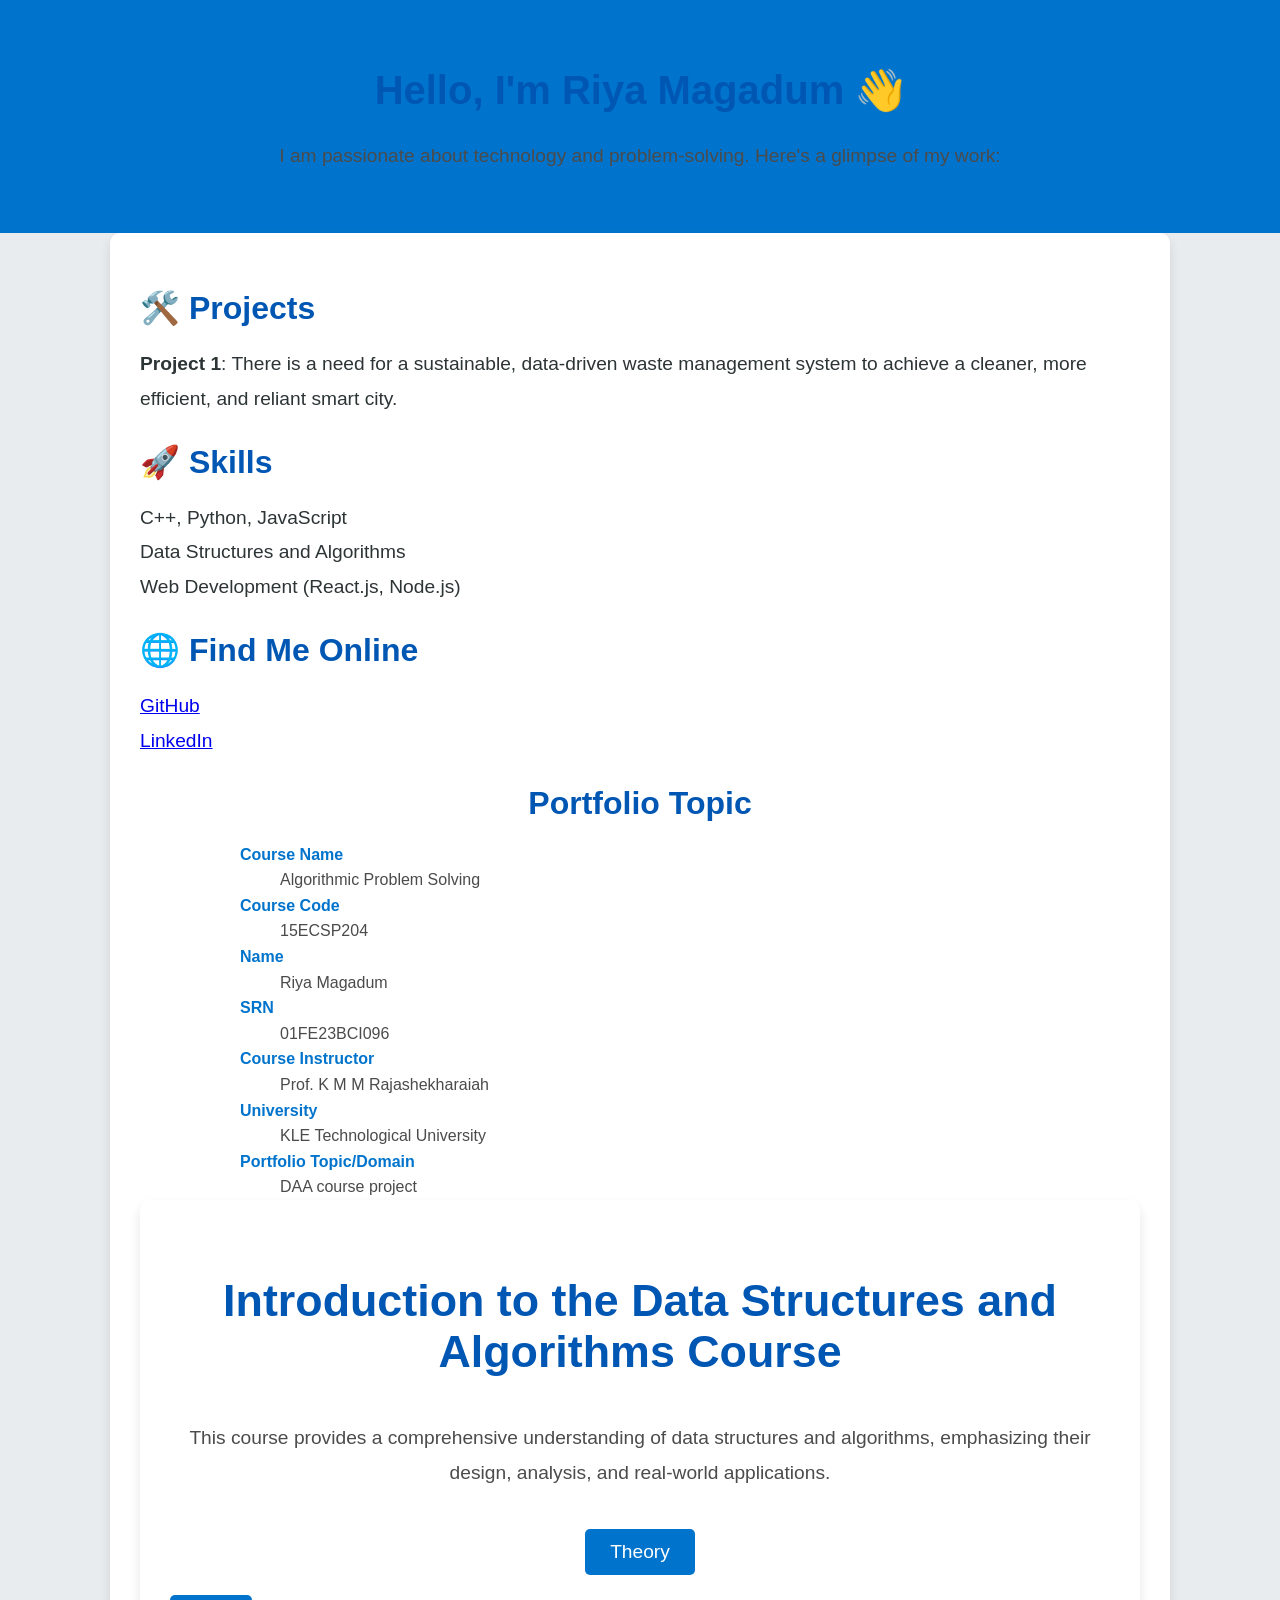
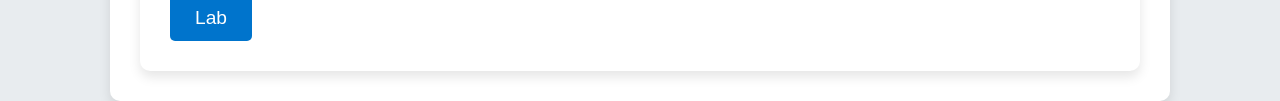
==== commit 9eaf5210: "Update index.html" ====
--- a/index.html
+++ b/index.html
@@ -182,97 +182,227 @@
     <dd style="font-weight: 400; color: #4b4b4b;">DAA course project</dd>
 </dl>
 <section>
-    <div class="container">
-        <div class="intro-container">
-            <h1>Introduction to the Data Structures and Algorithms Course</h1>
-            <p>This course provides a comprehensive understanding of data structures and algorithms, emphasizing their design, analysis, and real-world applications.</p>
-        </div>
-
-        <div class="buttons-container">
-            <button class="button" onclick="toggleContent()">Theory</button>
-            <button class="button" onclick="window.open('https://drive.google.com/file/d/1a2b3c4d5e6f7g8h9/view?usp=sharing', '_blank')">Lab</button>
-        </div>
-
-        <div id="course-content" class="hidden">
-            <hr>
-            <div class="section">
-                <h2>Course Highlights</h2>
-
-                <div class="core-concepts">
-                    <h3>Core Concepts</h3>
-                    <ul>
-                        <li><span class="highlight">Algorithm Design:</span> Focus on key paradigms like divide-and-conquer, dynamic programming, greedy algorithms, and backtracking.</li>
-                        <li><span class="highlight">Efficiency Analysis:</span> Understanding time and space complexities (e.g., O(1), O(n log n), O(2^n)) to assess performance.</li>
-                        <li><span class="highlight">Computational Techniques:</span> Recursive solutions for problems like Fibonacci series, iterative methods for looping tasks, and backtracking for exhaustive search (e.g., solving mazes).</li>
-                    </ul>
-                </div>
-
-                <div class="data-structures">
-                    <h3>Data Structures</h3>
-                    <ul>
-                        <li><span class="highlight">Linear Structures:</span> Arrays, linked lists, stacks, and queues for basic storage and sequential operations.</li>
-                        <li><span class="highlight">Hierarchical Structures:</span> AVL trees, red-black trees, and heaps for balanced and efficient data handling.</li>
-                        <li><span class="highlight">Graph Structures:</span> Representations (adjacency lists/matrices), traversal methods (DFS, BFS), and spanning trees for network modeling.</li>
-                        <li><span class="highlight">Specialized Structures:</span> Fenwick trees, segment trees, and tries for fast data queries and prefix searches.</li>
-                    </ul>
-                </div>
-
-                <div class="algorithms">
-                    <h3>Algorithms</h3>
-                    <ul>
-                        <li><span class="highlight">Sorting:</span> Efficient algorithms like merge sort and quicksort to organize data.</li>
-                        <li><span class="highlight">String Search:</span> Pattern-matching techniques like KMP and Rabin-Karp for applications in text analysis and cybersecurity.</li>
-                        <li><span class="highlight">Graph Algorithms:</span> Dijkstra's and Kruskal's algorithms for finding shortest paths and building efficient networks.</li>
-                    </ul>
-                </div>
-
-                <div class="applications">
-                    <h3>Applications</h3>
-                    <ul>
-                        <li><span class="highlight">Web Development:</span> Database indexing and query optimization using sorting and searching algorithms.</li>
-                        <li><span class="highlight">Networking:</span> Graph algorithms for optimal routing paths in communication networks.</li>
-                        <li><span class="highlight">Game Development:</span> Tree-based structures for managing game states or events dynamically.</li>
-                        <li><span class="highlight">Cybersecurity:</span> Intrusion detection systems leveraging string-matching algorithms.</li>
-                        <li><span class="highlight">Data Analytics:</span> Efficient data aggregation using Fenwick trees or sparse tables.</li>
-                        <li><span class="highlight">Machine Learning:</span> Priority-based operations like decision tree construction using heaps.</li>
-                    </ul>
-                </div>
+
+
+
+    <!DOCTYPE html>
+<html lang="en">
+<head>
+    <meta charset="UTF-8">
+    <meta name="viewport" content="width=device-width, initial-scale=1.0">
+    <title>Course Overview</title>
+    <style>
+        body {
+            font-family: 'Segoe UI', Tahoma, Geneva, Verdana, sans-serif;
+            margin: 0;
+            padding: 0;
+            background-color: #e8ecef;
+            color: #2d3436;
+        }
+
+        .slide {
+            padding: 40px;
+            text-align: center;
+            background: white;
+            margin: 30px auto;
+            max-width: 900px;
+            border-radius: 15px;
+            box-shadow: 0 6px 12px rgba(0, 0, 0, 0.15);
+            border-left: 10px solid #0074cc;
+        }
+
+        h1, h2 {
+            color: #0056b3;
+            font-weight: 600;
+        }
+
+        h1 {
+            font-size: 2.8em;
+            margin-bottom: 25px;
+        }
+
+        h2 {
+            font-size: 2em;
+            margin-bottom: 20px;
+        }
+
+        p {
+            font-size: 1.2em;
+            line-height: 1.8;
+            color: #4b4b4b;
+        }
+
+        .highlight {
+            color: #0056b3;
+            font-weight: bold;
+        }
+
+        .container {
+            display: flex;
+            flex-direction: column;
+            align-items: center;
+        }
+
+        .button {
+            display: inline-block;
+            margin-top: 20px;
+            padding: 12px 25px;
+            background-color: #0074cc;
+            color: white;
+            border: none;
+            border-radius: 5px;
+            font-size: 1.2em;
+            cursor: pointer;
+            transition: background 0.3s;
+            text-decoration: none;
+        }
+
+        .button:hover {
+            background-color: #0056b3;
+        }
+
+        .hidden {
+            display: none;
+        }
+
+        .content {
+            text-align: left;
+            margin-top: 20px;
+        }
+    </style>
+    <script>
+        function toggleContent() {
+            var content = document.getElementById("course-content");
+            if (content.classList.contains("hidden")) {
+                content.classList.remove("hidden");
+            } else {
+                content.classList.add("hidden");
+            }
+        }
+    </script>
+</head>
+<body>
+
+<div class="container">
+    <h1>Introduction to the Data Structures and Algorithms Course</h1>
+    <p>This course provides a comprehensive understanding of data structures and algorithms, emphasizing their design, analysis, and real-world applications.</p>
+    
+    <button class="button" onclick="toggleContent()">Theory</button>
+    
+    <div id="course-content" class="hidden">
+        <hr>
+        <div class="section">
+            <h2>Course Highlights</h2>
+
+            <div class="core-concepts">
+                <h3>Core Concepts</h3>
+                <ul>
+                    <li><span class="highlight">Algorithm Design:</span> Focus on key paradigms like divide-and-conquer, dynamic programming, greedy algorithms, and backtracking.</li>
+                    <li><span class="highlight">Efficiency Analysis:</span> Understanding time and space complexities (e.g., O(1), O(n log n), O(2^n)) to assess performance.</li>
+                    <li><span class="highlight">Computational Techniques:</span> Recursive solutions for problems like Fibonacci series, iterative methods for looping tasks, and backtracking for exhaustive search (e.g., solving mazes).</li>
+                </ul>
             </div>
 
-            <hr>
-
-            <div class="reflection">
-                <h2>Key Learning Reflections</h2>
+            <div class="data-structures">
+                <h3>Data Structures</h3>
                 <ul>
-                    <li><span class="highlight">Problem-Solving Techniques:</span> Recursion, iteration, and backtracking mimic real-world processes. For example, recursion models repetitive tasks like Fibonacci computation, while backtracking explores all possible solutions, such as solving Sudoku.</li>
-                    <li><span class="highlight">Efficiency and Growth Classes:</span> Algorithms are evaluated by their resource usage. A linear algorithm (O(n)) scales better than a quadratic one (O(n²)) for large datasets. Space-efficient algorithms reduce memory requirements, balancing performance.</li>
-                    <li><span class="highlight">Design Principles:</span>
-                        <ul>
-                            <li><span class="highlight">Modularity:</span> Breaking problems into independent parts for easier debugging and scaling.</li>
-                            <li><span class="highlight">Abstraction:</span> Focusing on high-level design to simplify complexity.</li>
-                            <li><span class="highlight">Optimization:</span> Striking a balance between performance and simplicity.</li>
-                        </ul>
-                    </li>
-                    <li><span class="highlight">Hierarchical Data Structures:</span>
-                        <ul>
-                            <li><span class="highlight">Binary Trees:</span> Efficient for searching and data management.</li>
-                            <li><span class="highlight">AVL/Red-Black Trees:</span> Self-balancing for consistent performance.</li>
-                            <li><span class="highlight">Tries:</span> Effective for prefix-based tasks like autocomplete.</li>
-                        </ul>
-                    </li>
-                    <li><span class="highlight">Array Query Algorithms:</span> Segment trees and Fenwick trees enable fast query operations, vital for applications like stock analysis or real-time data updates.</li>
-                    <li><span class="highlight">Trees vs. Graphs:</span>
-                        <ul>
-                            <li><span class="highlight">Trees:</span> Simplified hierarchical relationships, e.g., file systems.</li>
-                            <li><span class="highlight">Graphs:</span> Versatile and used for modeling networks, social connections, or transportation systems.</li>
-                        </ul>
-                    </li>
+                    <li><span class="highlight">Linear Structures:</span> Arrays, linked lists, stacks, and queues for basic storage and sequential operations.</li>
+                    <li><span class="highlight">Hierarchical Structures:</span> AVL trees, red-black trees, and heaps for balanced and efficient data handling.</li>
+                    <li><span class="highlight">Graph Structures:</span> Representations (adjacency lists/matrices), traversal methods (DFS, BFS), and spanning trees for network modeling.</li>
+                    <li><span class="highlight">Specialized Structures:</span> Fenwick trees, segment trees, and tries for fast data queries and prefix searches.</li>
+                </ul>
+            </div>
+
+            <div class="algorithms">
+                <h3>Algorithms</h3>
+                <ul>
+                    <li><span class="highlight">Sorting:</span> Efficient algorithms like merge sort and quicksort to organize data.</li>
+                    <li><span class="highlight">String Search:</span> Pattern-matching techniques like KMP and Rabin-Karp for applications in text analysis and cybersecurity.</li>
+                    <li><span class="highlight">Graph Algorithms:</span> Dijkstra's and Kruskal's algorithms for finding shortest paths and building efficient networks.</li>
+                </ul>
+            </div>
+
+            <div class="applications">
+                <h3>Applications</h3>
+                <ul>
+                    <li><span class="highlight">Web Development:</span> Database indexing and query optimization using sorting and searching algorithms.</li>
+                    <li><span class="highlight">Networking:</span> Graph algorithms for optimal routing paths in communication networks.</li>
+                    <li><span class="highlight">Game Development:</span> Tree-based structures for managing game states or events dynamically.</li>
+                    <li><span class="highlight">Cybersecurity:</span> Intrusion detection systems leveraging string-matching algorithms.</li>
+                    <li><span class="highlight">Data Analytics:</span> Efficient data aggregation using Fenwick trees or sparse tables.</li>
+                    <li><span class="highlight">Machine Learning:</span> Priority-based operations like decision tree construction using heaps.</li>
                 </ul>
             </div>
         </div>
+
+        <hr>
+
+        <div class="reflection">
+            <h2>Key Learning Reflections</h2>
+            <ul>
+                <li><span class="highlight">Problem-Solving Techniques:</span> Recursion, iteration, and backtracking mimic real-world processes. For example, recursion models repetitive tasks like Fibonacci computation, while backtracking explores all possible solutions, such as solving Sudoku.</li>
+                <li><span class="highlight">Efficiency and Growth Classes:</span> Algorithms are evaluated by their resource usage. A linear algorithm (O(n)) scales better than a quadratic one (O(n²)) for large datasets. Space-efficient algorithms reduce memory requirements, balancing performance.</li>
+                <li><span class="highlight">Design Principles:</span>
+                    <ul>
+                        <li><span class="highlight">Modularity:</span> Breaking problems into independent parts for easier debugging and scaling.</li>
+                        <li><span class="highlight">Abstraction:</span> Focusing on high-level design to simplify complexity.</li>
+                        <li><span class="highlight">Optimization:</span> Striking a balance between performance and simplicity.</li>
+                    </ul>
+                </li>
+                <li><span class="highlight">Hierarchical Data Structures:</span>
+                    <ul>
+                        <li><span class="highlight">Binary Trees:</span> Efficient for searching and data management.</li>
+                        <li><span class="highlight">AVL/Red-Black Trees:</span> Self-balancing for consistent performance.</li>
+                        <li><span class="highlight">Tries:</span> Effective for prefix-based tasks like autocomplete.</li>
+                    </ul>
+                </li>
+                <li><span class="highlight">Array Query Algorithms:</span> Segment trees and Fenwick trees enable fast query operations, vital for applications like stock analysis or real-time data updates.</li>
+                <li><span class="highlight">Trees vs. Graphs:</span>
+                    <ul>
+                        <li><span class="highlight">Trees:</span> Simplified hierarchical relationships, e.g., file systems.</li>
+                        <li><span class="highlight">Graphs:</span> Versatile and used for modeling networks, social connections, or transportation systems.</li>
+                    </ul>
+                </li>
+                <li><span class="highlight">Sorting and Searching:</span> Sorting enables efficient data access, while searching helps locate specific elements quickly. Examples: ranking systems in search engines, e-commerce filters.</li>
+                <li><span class="highlight">Graph Algorithms:</span>
+                    <ul>
+                        <li><span class="highlight">Spanning Trees:</span> Used in minimal-cost network design.</li>
+                        <li><span class="highlight">Shortest Paths:</span> Algorithms like Dijkstra's are used in navigation systems and logistics.</li>
+                    </ul>
+                </li>
+                <li><span class="highlight">Algorithm Design Techniques:</span>
+                    <ul>
+                        <li><span class="highlight">Divide-and-Conquer:</span> Breaking problems into smaller, manageable parts.</li>
+                        <li><span class="highlight">Dynamic Programming:</span> Solving overlapping subproblems efficiently.</li>
+                        <li><span class="highlight">Greedy Algorithms:</span> Optimal local choices for fast solutions, such as in scheduling tasks.</li>
+                    </ul>
+                </li>
+            </ul>
+        </div>
+
+        <hr>
+
+        <div class="reflection-questions">
+            <h2>Reflection Questions</h2>
+            <ol>
+                <li><span class="highlight">Choosing Efficient Approaches:</span> Understanding problem constraints and using Big-O analysis helps select the right algorithm. For large datasets, prioritize logarithmic or linear complexities.</li>
+                <li><span class="highlight">Balancing Conflicting Constraints:</span> Trade-offs like memory vs. speed are addressed by hybrid solutions, e.g., caching frequently used data while keeping memory usage low.</li>
+                <li><span class="highlight">Evaluating Solutions:</span> Criteria include accuracy, efficiency, scalability, maintainability, and robustness. A strong solution balances these aspects.</li>
+                <li><span class="highlight">Adapting Existing Solutions:</span> Modular and reusable designs simplify adapting algorithms to new challenges. Testing ensures reliability.</li>
+                <li><span class="highlight">Pattern Recognition in Data:</span> Clustering, graph representations, or tables help identify patterns and structures for efficient algorithm design.</li>
+                <li><span class="highlight">Simplicity vs. Optimization:</span> Begin with simple, understandable solutions. Optimize only when scalability or performance demands it.</li>
+                <li><span class="highlight">Problem Decomposition:</span> Breaking problems into smaller components aids understanding and parallel development, making solutions scalable and easier to test.</li>
+                <li><span class="highlight">Managing Trade-offs:</span> Balancing time complexity, memory usage, and simplicity depends on the problem’s specific needs and constraints.</li>
+                <li><span class="highlight">Addressing Limitations:</span> Testing edge cases and stress-testing reveal weaknesses, which can be resolved by refining the algorithm or switching to better alternatives.</li>
+                <li><span class="highlight">Applying Knowledge Across Domains:</span> Core algorithmic principles, like graph traversal or dynamic programming, are applicable across diverse fields like logistics, networking, and AI.</li>
+                <li><span class="highlight">Innovation vs. Reliance on Standards:</span> Innovate when unique problems arise; use established solutions for common tasks. Consider the potential impact and complexity of the problem.</li>
+            </ol>
+        </div>
     </div>
-</section>
-
+</div>
+
+</body>
+</html>
 <script>
     function toggleContent() {
         var content = document.getElementById("course-content");
@@ -286,3 +416,44 @@
 
 </body>
 </html>
+    
+<html lang="en">
+<head>
+    <meta charset="UTF-8">
+    <meta name="viewport" content="width=device-width, initial-scale=1.0">
+    <title>Course Overview</title>
+    <style>
+        body {
+            font-family: 'Segoe UI', Tahoma, Geneva, Verdana, sans-serif;
+            margin: 0;
+            padding: 0;
+            background-color: #e8ecef;
+            color: #2d3436;
+        }
+
+        .button {
+            display: inline-block;
+            margin-top: 20px;
+            padding: 12px 25px;
+            background-color: #0074cc;
+            color: white;
+            border: none;
+            border-radius: 5px;
+            font-size: 1.2em;
+            cursor: pointer;
+            transition: background 0.3s;
+            text-decoration: none;
+        }
+
+        .button:hover {
+            background-color: #0056b3;
+        }
+    </style>
+</head>
+<body>
+
+    <!-- Link to Word Document -->
+    <a href="https://drive.google.com/file/d/1a2b3c4d5e6f7g8h9/view?usp=sharing" class="button" target="_blank">Lab</a>
+
+</body>
+</html>
